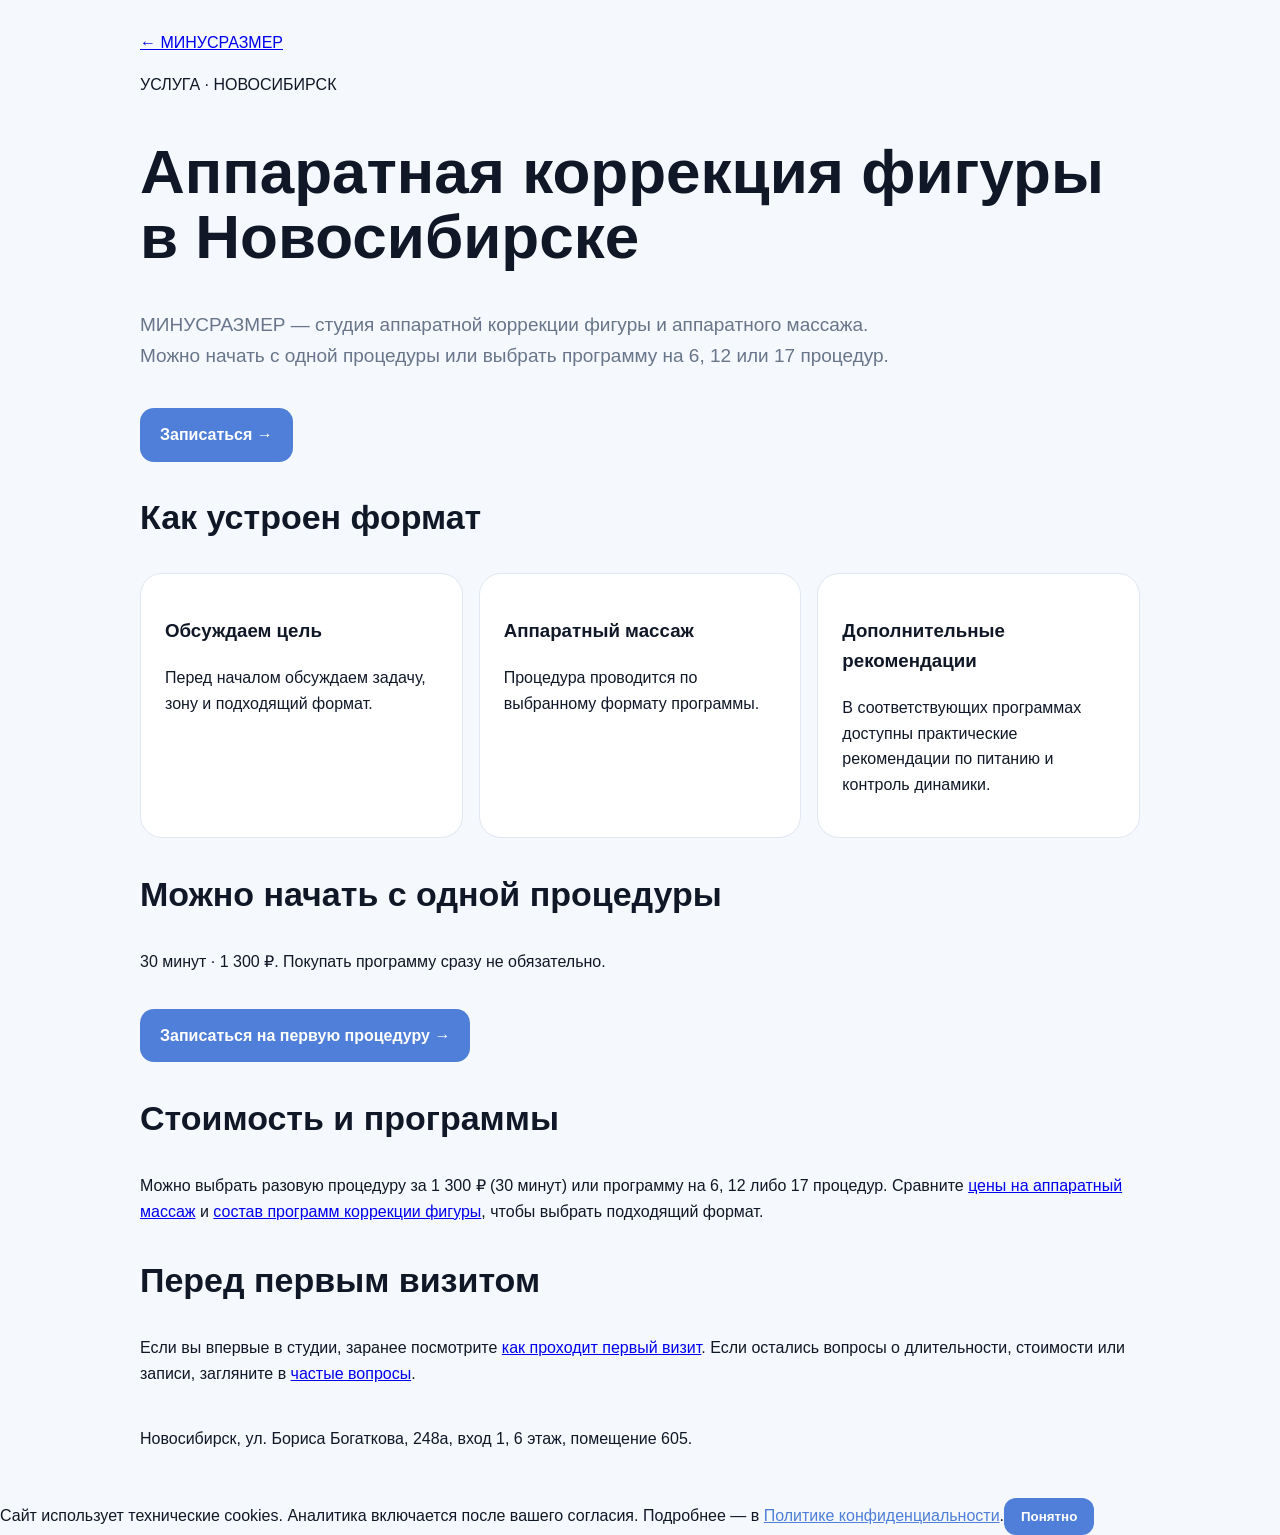
==== apparatnaya-korrekciya-figury.html @ 6e8ed57e "SEO: expand useful page content and internal links" ====
<!doctype html><html lang="ru"><head><meta charset="utf-8"><meta name="viewport" content="width=device-width,initial-scale=1"><meta name="robots" content="index,follow"><link rel="canonical" href="https://xn--80akfctdeyeev.xn--p1ai/apparatnaya-korrekciya-figury.html"><title>Аппаратная коррекция фигуры в Новосибирске — МИНУСРАЗМЕР</title><meta name="description" content="Аппаратная коррекция фигуры в Новосибирске: аппаратный массаж, разовая процедура 30 минут и программы на 6, 12 и 17 процедур."><style>body{margin:0;background:#f5f8fd;color:#101827;font-family:Arial,sans-serif;line-height:1.6}.w{max-width:1000px;margin:auto;padding:30px 20px}h1{font-size:clamp(38px,6vw,62px);line-height:1.05}h2{font-size:34px}.lead{font-size:19px;color:#68758a;max-width:760px}.grid{display:grid;grid-template-columns:repeat(3,1fr);gap:16px}.card{background:#fff;border:1px solid #e1e7f0;border-radius:22px;padding:24px}.btn{display:inline-block;margin-top:18px;padding:14px 20px;background:#4f7fd8;color:#fff;text-decoration:none;border-radius:14px;font-weight:700}@media(max-width:700px){.grid{grid-template-columns:1fr}}</style>
<script type="application/ld+json">
{
  "@context": "https://schema.org",
  "@type": "Service",
  "name": "Аппаратная коррекция фигуры",
  "serviceType": "Аппаратная коррекция фигуры",
  "description": "Аппаратная коррекция фигуры в студии МИНУСРАЗМЕР в Новосибирске. Информация об услуге и записи на сайте.",
  "url": "https://xn--80akfctdeyeev.xn--p1ai/apparatnaya-korrekciya-figury.html",
  "provider": {
    "@type": "BeautySalon",
    "name": "МИНУСРАЗМЕР",
    "url": "https://xn--80akfctdeyeev.xn--p1ai/",
    "telephone": "+7 923 742-15-57",
    "address": {
      "@type": "PostalAddress",
      "streetAddress": "ул. Бориса Богаткова, 248а, вход 1, 6 этаж, помещение 605",
      "addressLocality": "Новосибирск",
      "addressCountry": "RU"
    }
  },
  "areaServed": {
    "@type": "City",
    "name": "Новосибирск"
  }
}
</script>
<script type="application/ld+json">
{
  "@context": "https://schema.org",
  "@type": "BreadcrumbList",
  "itemListElement": [
    {
      "@type": "ListItem",
      "position": 1,
      "name": "Главная",
      "item": "https://xn--80akfctdeyeev.xn--p1ai/"
    },
    {
      "@type": "ListItem",
      "position": 2,
      "name": "Аппаратная коррекция фигуры в Новосибирске",
      "item": "https://xn--80akfctdeyeev.xn--p1ai/apparatnaya-korrekciya-figury.html"
    }
  ]
}
</script>
</head><body><main class="w"><a href="/">← МИНУСРАЗМЕР</a><p>УСЛУГА · НОВОСИБИРСК</p><h1>Аппаратная коррекция фигуры в Новосибирске</h1><p class="lead">МИНУСРАЗМЕР — студия аппаратной коррекции фигуры и аппаратного массажа. Можно начать с одной процедуры или выбрать программу на 6, 12 или 17 процедур.</p><a class="btn" href="https://dikidi.ru/#widget=214517">Записаться →</a><h2>Как устроен формат</h2><div class="grid"><div class="card"><h3>Обсуждаем цель</h3><p>Перед началом обсуждаем задачу, зону и подходящий формат.</p></div><div class="card"><h3>Аппаратный массаж</h3><p>Процедура проводится по выбранному формату программы.</p></div><div class="card"><h3>Дополнительные рекомендации</h3><p>В соответствующих программах доступны практические рекомендации по питанию и контроль динамики.</p></div></div><h2>Можно начать с одной процедуры</h2><p>30 минут · 1 300 ₽. Покупать программу сразу не обязательно.</p><a class="btn" href="https://dikidi.ru/#widget=214517">Записаться на первую процедуру →</a><section><h2>Стоимость и программы</h2><p>Можно выбрать разовую процедуру за 1 300 ₽ (30 минут) или программу на 6, 12 либо 17 процедур. Сравните <a href="/ceny.html">цены на аппаратный массаж</a> и <a href="/programmy.html">состав программ коррекции фигуры</a>, чтобы выбрать подходящий формат.</p><h2>Перед первым визитом</h2><p>Если вы впервые в студии, заранее посмотрите <a href="/pervyy-vizit.html">как проходит первый визит</a>. Если остались вопросы о длительности, стоимости или записи, загляните в <a href="/faq.html">частые вопросы</a>.</p></section><p style="margin-top:40px">Новосибирск, ул. Бориса Богаткова, 248а, вход 1, 6 этаж, помещение 605.</p></main><script src="/analytics.js" defer></script></body></html>
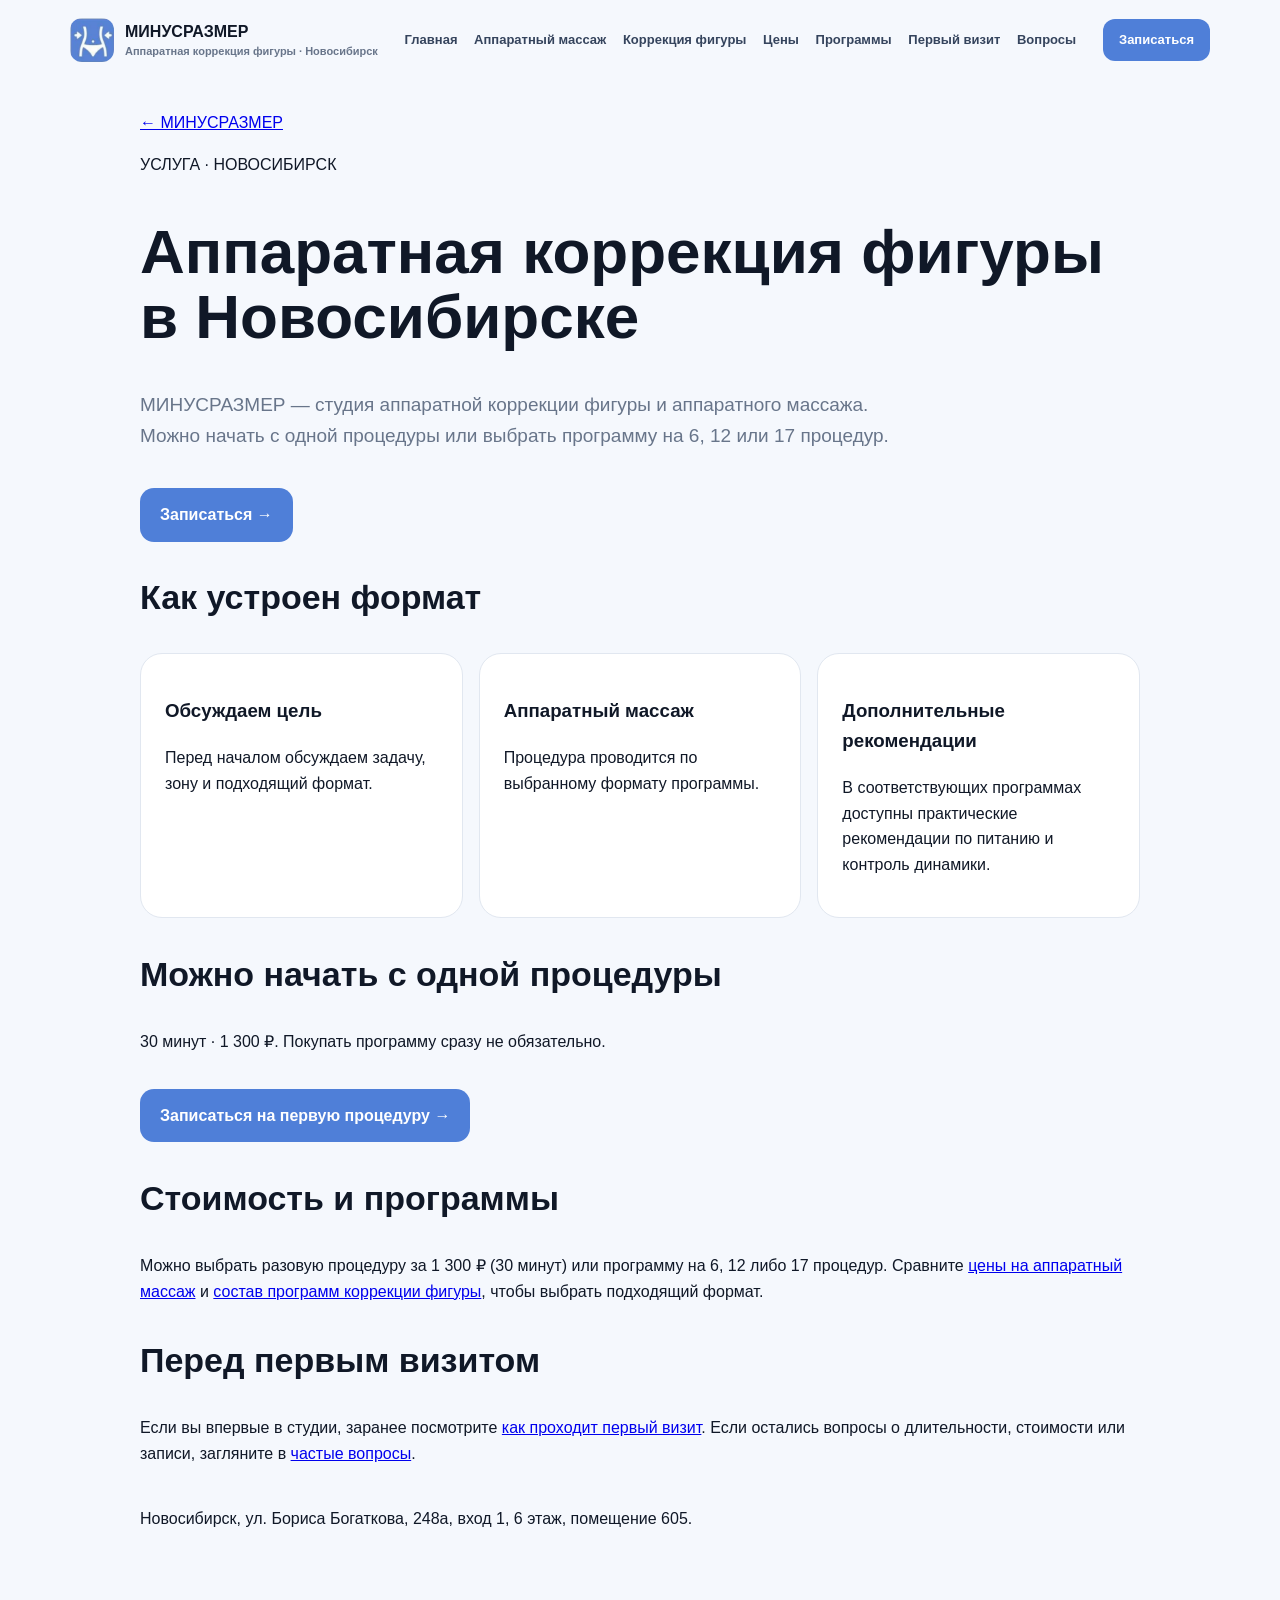
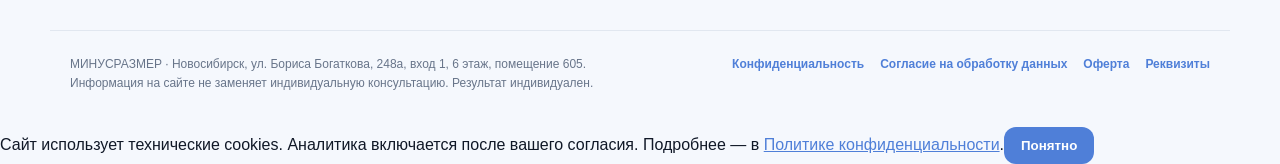
==== commit 622cc993: "SEO: align apparatnaya-korrekciya-figury.html with approved site fixes" ====
--- a/apparatnaya-korrekciya-figury.html
+++ b/apparatnaya-korrekciya-figury.html
@@ -45,4 +45,4 @@
   ]
 }
 </script>
-</head><body><main class="w"><a href="/">← МИНУСРАЗМЕР</a><p>УСЛУГА · НОВОСИБИРСК</p><h1>Аппаратная коррекция фигуры в Новосибирске</h1><p class="lead">МИНУСРАЗМЕР — студия аппаратной коррекции фигуры и аппаратного массажа. Можно начать с одной процедуры или выбрать программу на 6, 12 или 17 процедур.</p><a class="btn" href="https://dikidi.ru/#widget=214517">Записаться →</a><h2>Как устроен формат</h2><div class="grid"><div class="card"><h3>Обсуждаем цель</h3><p>Перед началом обсуждаем задачу, зону и подходящий формат.</p></div><div class="card"><h3>Аппаратный массаж</h3><p>Процедура проводится по выбранному формату программы.</p></div><div class="card"><h3>Дополнительные рекомендации</h3><p>В соответствующих программах доступны практические рекомендации по питанию и контроль динамики.</p></div></div><h2>Можно начать с одной процедуры</h2><p>30 минут · 1 300 ₽. Покупать программу сразу не обязательно.</p><a class="btn" href="https://dikidi.ru/#widget=214517">Записаться на первую процедуру →</a><section><h2>Стоимость и программы</h2><p>Можно выбрать разовую процедуру за 1 300 ₽ (30 минут) или программу на 6, 12 либо 17 процедур. Сравните <a href="/ceny.html">цены на аппаратный массаж</a> и <a href="/programmy.html">состав программ коррекции фигуры</a>, чтобы выбрать подходящий формат.</p><h2>Перед первым визитом</h2><p>Если вы впервые в студии, заранее посмотрите <a href="/pervyy-vizit.html">как проходит первый визит</a>. Если остались вопросы о длительности, стоимости или записи, загляните в <a href="/faq.html">частые вопросы</a>.</p></section><p style="margin-top:40px">Новосибирск, ул. Бориса Богаткова, 248а, вход 1, 6 этаж, помещение 605.</p></main><script src="/analytics.js" defer></script></body></html>+<link rel="stylesheet" href="/assets/page-shell.css"></head><body><header class="site-header"><a class="site-brand" href="/"><img src="/logo.png" alt="" width="44" height="44" decoding="async"><span>МИНУСРАЗМЕР<small>Аппаратная коррекция фигуры · Новосибирск</small></span></a><nav class="site-nav" aria-label="Основная навигация"><a href="/">Главная</a><a href="/apparatnyy-massazh.html">Аппаратный массаж</a><a href="/apparatnaya-korrekciya-figury.html">Коррекция фигуры</a><a href="/ceny.html">Цены</a><a href="/programmy.html">Программы</a><a href="/pervyy-vizit.html">Первый визит</a><a href="/faq.html">Вопросы</a></nav><a class="site-book" href="https://dikidi.ru/#widget=214517" data-track="booking_dikidi">Записаться</a></header><main class="w"><a href="/">← МИНУСРАЗМЕР</a><p>УСЛУГА · НОВОСИБИРСК</p><h1>Аппаратная коррекция фигуры в Новосибирске</h1><p class="lead">МИНУСРАЗМЕР — студия аппаратной коррекции фигуры и аппаратного массажа. Можно начать с одной процедуры или выбрать программу на 6, 12 или 17 процедур.</p><a class="btn" href="https://dikidi.ru/#widget=214517">Записаться →</a><h2>Как устроен формат</h2><div class="grid"><div class="card"><h3>Обсуждаем цель</h3><p>Перед началом обсуждаем задачу, зону и подходящий формат.</p></div><div class="card"><h3>Аппаратный массаж</h3><p>Процедура проводится по выбранному формату программы.</p></div><div class="card"><h3>Дополнительные рекомендации</h3><p>В соответствующих программах доступны практические рекомендации по питанию и контроль динамики.</p></div></div><h2>Можно начать с одной процедуры</h2><p>30 минут · 1 300 ₽. Покупать программу сразу не обязательно.</p><a class="btn" href="https://dikidi.ru/#widget=214517">Записаться на первую процедуру →</a><section><h2>Стоимость и программы</h2><p>Можно выбрать разовую процедуру за 1 300 ₽ (30 минут) или программу на 6, 12 либо 17 процедур. Сравните <a href="/ceny.html">цены на аппаратный массаж</a> и <a href="/programmy.html">состав программ коррекции фигуры</a>, чтобы выбрать подходящий формат.</p><h2>Перед первым визитом</h2><p>Если вы впервые в студии, заранее посмотрите <a href="/pervyy-vizit.html">как проходит первый визит</a>. Если остались вопросы о длительности, стоимости или записи, загляните в <a href="/faq.html">частые вопросы</a>.</p></section><p style="margin-top:40px">Новосибирск, ул. Бориса Богаткова, 248а, вход 1, 6 этаж, помещение 605.</p></main><footer class="site-footer"><p>МИНУСРАЗМЕР · Новосибирск, ул. Бориса Богаткова, 248а, вход 1, 6 этаж, помещение 605.<br>Информация на сайте не заменяет индивидуальную консультацию. Результат индивидуален.</p><nav aria-label="Юридическая информация"><a href="/privacy.html">Конфиденциальность</a><a href="/consent.html">Согласие на обработку данных</a><a href="/offer.html">Оферта</a><a href="/requisites.html">Реквизиты</a></nav></footer><script src="/analytics.js" defer></script></body></html>
--- a/assets/page-shell.css
+++ b/assets/page-shell.css
@@ -0,0 +1,19 @@
+/* Shared shell for public inner pages. Keep pricing/content in page files. */
+:root{--page-ink:#101827;--page-muted:#68758a;--page-blue:#4f7fd8;--page-line:#e1e7f0}
+body{font-family:Manrope,Arial,sans-serif;color:var(--page-ink);background:#f5f8fd}
+.site-header{box-sizing:border-box;max-width:1180px;margin:0 auto;padding:18px 20px;display:flex;align-items:center;justify-content:space-between;gap:18px}
+.site-brand{display:flex;align-items:center;gap:11px;min-width:210px;color:var(--page-ink);text-decoration:none;font-weight:800;line-height:1.2}
+.site-brand img{width:44px;height:44px;object-fit:contain;border-radius:12px}
+.site-brand small{display:block;margin-top:4px;color:var(--page-muted);font-size:11px;font-weight:600}
+.site-nav{display:flex;align-items:center;justify-content:center;gap:clamp(8px,1.3vw,18px);flex-wrap:wrap}
+.site-nav a{color:#35445d;text-decoration:none;font-size:13px;font-weight:700}
+.site-nav a:hover,.site-nav a:focus-visible{color:var(--page-blue)}
+.site-book{flex-shrink:0;display:inline-flex;align-items:center;justify-content:center;min-height:42px;padding:0 16px;border-radius:12px;background:var(--page-blue);color:#fff;text-decoration:none;font-size:13px;font-weight:800}
+.site-book:hover,.site-book:focus-visible{background:#386bc9}
+.site-footer{box-sizing:border-box;max-width:1180px;margin:52px auto 0;padding:24px 20px 34px;border-top:1px solid var(--page-line);display:flex;align-items:flex-start;justify-content:space-between;gap:20px;color:var(--page-muted);font-size:12px}
+.site-footer p{margin:0;max-width:560px}
+.site-footer nav{display:flex;flex-wrap:wrap;gap:10px 16px}
+.site-footer a{color:#4f7fd8;text-decoration:none;font-weight:700}
+.site-footer a:hover,.site-footer a:focus-visible{text-decoration:underline}
+@media(max-width:900px){.site-header{flex-wrap:wrap}.site-nav{order:3;width:100%;justify-content:flex-start;gap:10px 16px}.site-book{margin-left:auto}}
+@media(max-width:600px){.site-header{padding:14px;gap:12px}.site-brand{min-width:0;flex:1}.site-brand small{font-size:10px}.site-nav{display:flex;flex-wrap:nowrap;overflow-x:auto;padding:2px 0 7px;white-space:nowrap;scrollbar-width:thin}.site-nav a{flex-shrink:0}.site-book{min-height:40px;padding:0 12px}.site-footer{padding:20px 14px 32px;flex-direction:column;gap:14px}.site-footer nav{gap:10px 14px}}
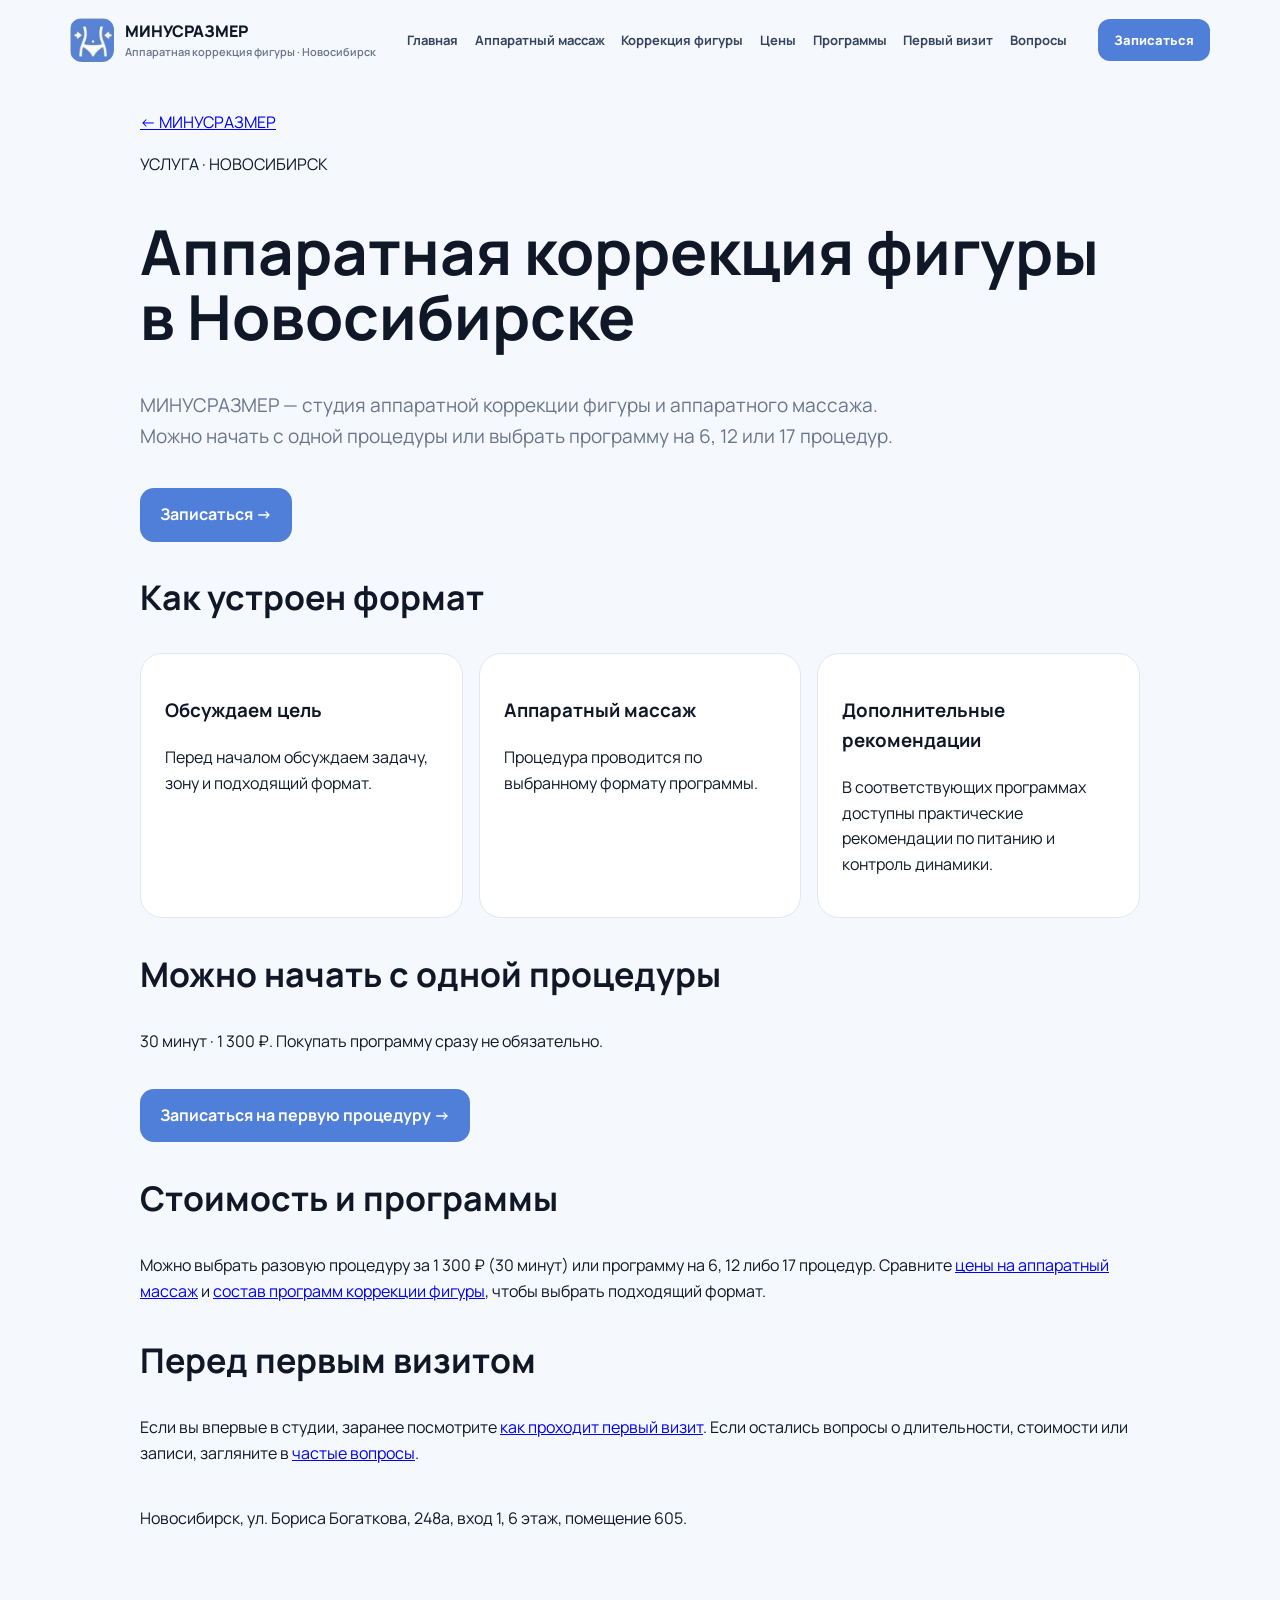
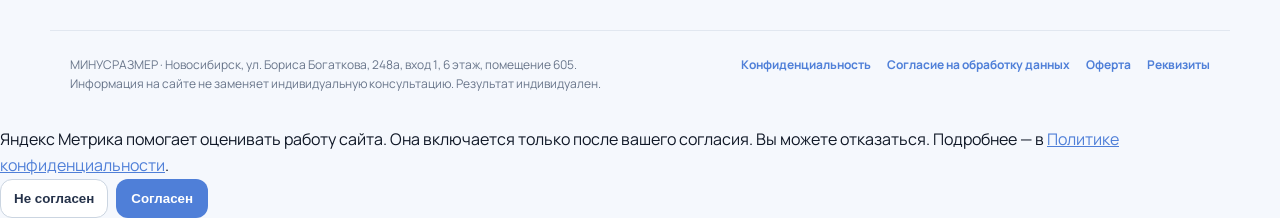
==== commit ad5d5d57: "Use shared typography on apparatnaya-korrekciya-figury.html" ====
--- a/apparatnaya-korrekciya-figury.html
+++ b/apparatnaya-korrekciya-figury.html
@@ -45,4 +45,4 @@
   ]
 }
 </script>
-<link rel="stylesheet" href="/assets/page-shell.css"></head><body><header class="site-header"><a class="site-brand" href="/"><img src="/logo.png" alt="" width="44" height="44" decoding="async"><span>МИНУСРАЗМЕР<small>Аппаратная коррекция фигуры · Новосибирск</small></span></a><nav class="site-nav" aria-label="Основная навигация"><a href="/">Главная</a><a href="/apparatnyy-massazh.html">Аппаратный массаж</a><a href="/apparatnaya-korrekciya-figury.html">Коррекция фигуры</a><a href="/ceny.html">Цены</a><a href="/programmy.html">Программы</a><a href="/pervyy-vizit.html">Первый визит</a><a href="/faq.html">Вопросы</a></nav><a class="site-book" href="https://dikidi.ru/#widget=214517" data-track="booking_dikidi">Записаться</a></header><main class="w"><a href="/">← МИНУСРАЗМЕР</a><p>УСЛУГА · НОВОСИБИРСК</p><h1>Аппаратная коррекция фигуры в Новосибирске</h1><p class="lead">МИНУСРАЗМЕР — студия аппаратной коррекции фигуры и аппаратного массажа. Можно начать с одной процедуры или выбрать программу на 6, 12 или 17 процедур.</p><a class="btn" href="https://dikidi.ru/#widget=214517">Записаться →</a><h2>Как устроен формат</h2><div class="grid"><div class="card"><h3>Обсуждаем цель</h3><p>Перед началом обсуждаем задачу, зону и подходящий формат.</p></div><div class="card"><h3>Аппаратный массаж</h3><p>Процедура проводится по выбранному формату программы.</p></div><div class="card"><h3>Дополнительные рекомендации</h3><p>В соответствующих программах доступны практические рекомендации по питанию и контроль динамики.</p></div></div><h2>Можно начать с одной процедуры</h2><p>30 минут · 1 300 ₽. Покупать программу сразу не обязательно.</p><a class="btn" href="https://dikidi.ru/#widget=214517">Записаться на первую процедуру →</a><section><h2>Стоимость и программы</h2><p>Можно выбрать разовую процедуру за 1 300 ₽ (30 минут) или программу на 6, 12 либо 17 процедур. Сравните <a href="/ceny.html">цены на аппаратный массаж</a> и <a href="/programmy.html">состав программ коррекции фигуры</a>, чтобы выбрать подходящий формат.</p><h2>Перед первым визитом</h2><p>Если вы впервые в студии, заранее посмотрите <a href="/pervyy-vizit.html">как проходит первый визит</a>. Если остались вопросы о длительности, стоимости или записи, загляните в <a href="/faq.html">частые вопросы</a>.</p></section><p style="margin-top:40px">Новосибирск, ул. Бориса Богаткова, 248а, вход 1, 6 этаж, помещение 605.</p></main><footer class="site-footer"><p>МИНУСРАЗМЕР · Новосибирск, ул. Бориса Богаткова, 248а, вход 1, 6 этаж, помещение 605.<br>Информация на сайте не заменяет индивидуальную консультацию. Результат индивидуален.</p><nav aria-label="Юридическая информация"><a href="/privacy.html">Конфиденциальность</a><a href="/consent.html">Согласие на обработку данных</a><a href="/offer.html">Оферта</a><a href="/requisites.html">Реквизиты</a></nav></footer><script src="/analytics.js" defer></script></body></html>+<link rel="preconnect" href="https://fonts.googleapis.com"><link rel="preconnect" href="https://fonts.gstatic.com" crossorigin><link href="https://fonts.googleapis.com/css2?family=Manrope:wght@400;500;600;700;800&display=swap" rel="stylesheet"><link rel="stylesheet" href="/assets/page-shell.css"></head><body><header class="site-header"><a class="site-brand" href="/"><img src="/logo.png" alt="" width="44" height="44" decoding="async"><span>МИНУСРАЗМЕР<small>Аппаратная коррекция фигуры · Новосибирск</small></span></a><nav class="site-nav" aria-label="Основная навигация"><a href="/">Главная</a><a href="/apparatnyy-massazh.html">Аппаратный массаж</a><a href="/apparatnaya-korrekciya-figury.html">Коррекция фигуры</a><a href="/ceny.html">Цены</a><a href="/programmy.html">Программы</a><a href="/pervyy-vizit.html">Первый визит</a><a href="/faq.html">Вопросы</a></nav><a class="site-book" href="https://dikidi.ru/#widget=214517" data-track="booking_dikidi">Записаться</a></header><main class="w"><a href="/">← МИНУСРАЗМЕР</a><p>УСЛУГА · НОВОСИБИРСК</p><h1>Аппаратная коррекция фигуры в Новосибирске</h1><p class="lead">МИНУСРАЗМЕР — студия аппаратной коррекции фигуры и аппаратного массажа. Можно начать с одной процедуры или выбрать программу на 6, 12 или 17 процедур.</p><a class="btn" href="https://dikidi.ru/#widget=214517">Записаться →</a><h2>Как устроен формат</h2><div class="grid"><div class="card"><h3>Обсуждаем цель</h3><p>Перед началом обсуждаем задачу, зону и подходящий формат.</p></div><div class="card"><h3>Аппаратный массаж</h3><p>Процедура проводится по выбранному формату программы.</p></div><div class="card"><h3>Дополнительные рекомендации</h3><p>В соответствующих программах доступны практические рекомендации по питанию и контроль динамики.</p></div></div><h2>Можно начать с одной процедуры</h2><p>30 минут · 1 300 ₽. Покупать программу сразу не обязательно.</p><a class="btn" href="https://dikidi.ru/#widget=214517">Записаться на первую процедуру →</a><section><h2>Стоимость и программы</h2><p>Можно выбрать разовую процедуру за 1 300 ₽ (30 минут) или программу на 6, 12 либо 17 процедур. Сравните <a href="/ceny.html">цены на аппаратный массаж</a> и <a href="/programmy.html">состав программ коррекции фигуры</a>, чтобы выбрать подходящий формат.</p><h2>Перед первым визитом</h2><p>Если вы впервые в студии, заранее посмотрите <a href="/pervyy-vizit.html">как проходит первый визит</a>. Если остались вопросы о длительности, стоимости или записи, загляните в <a href="/faq.html">частые вопросы</a>.</p></section><p style="margin-top:40px">Новосибирск, ул. Бориса Богаткова, 248а, вход 1, 6 этаж, помещение 605.</p></main><footer class="site-footer"><p>МИНУСРАЗМЕР · Новосибирск, ул. Бориса Богаткова, 248а, вход 1, 6 этаж, помещение 605.<br>Информация на сайте не заменяет индивидуальную консультацию. Результат индивидуален.</p><nav aria-label="Юридическая информация"><a href="/privacy.html">Конфиденциальность</a><a href="/consent.html">Согласие на обработку данных</a><a href="/offer.html">Оферта</a><a href="/requisites.html">Реквизиты</a></nav></footer><script src="/analytics.js" defer></script></body></html>
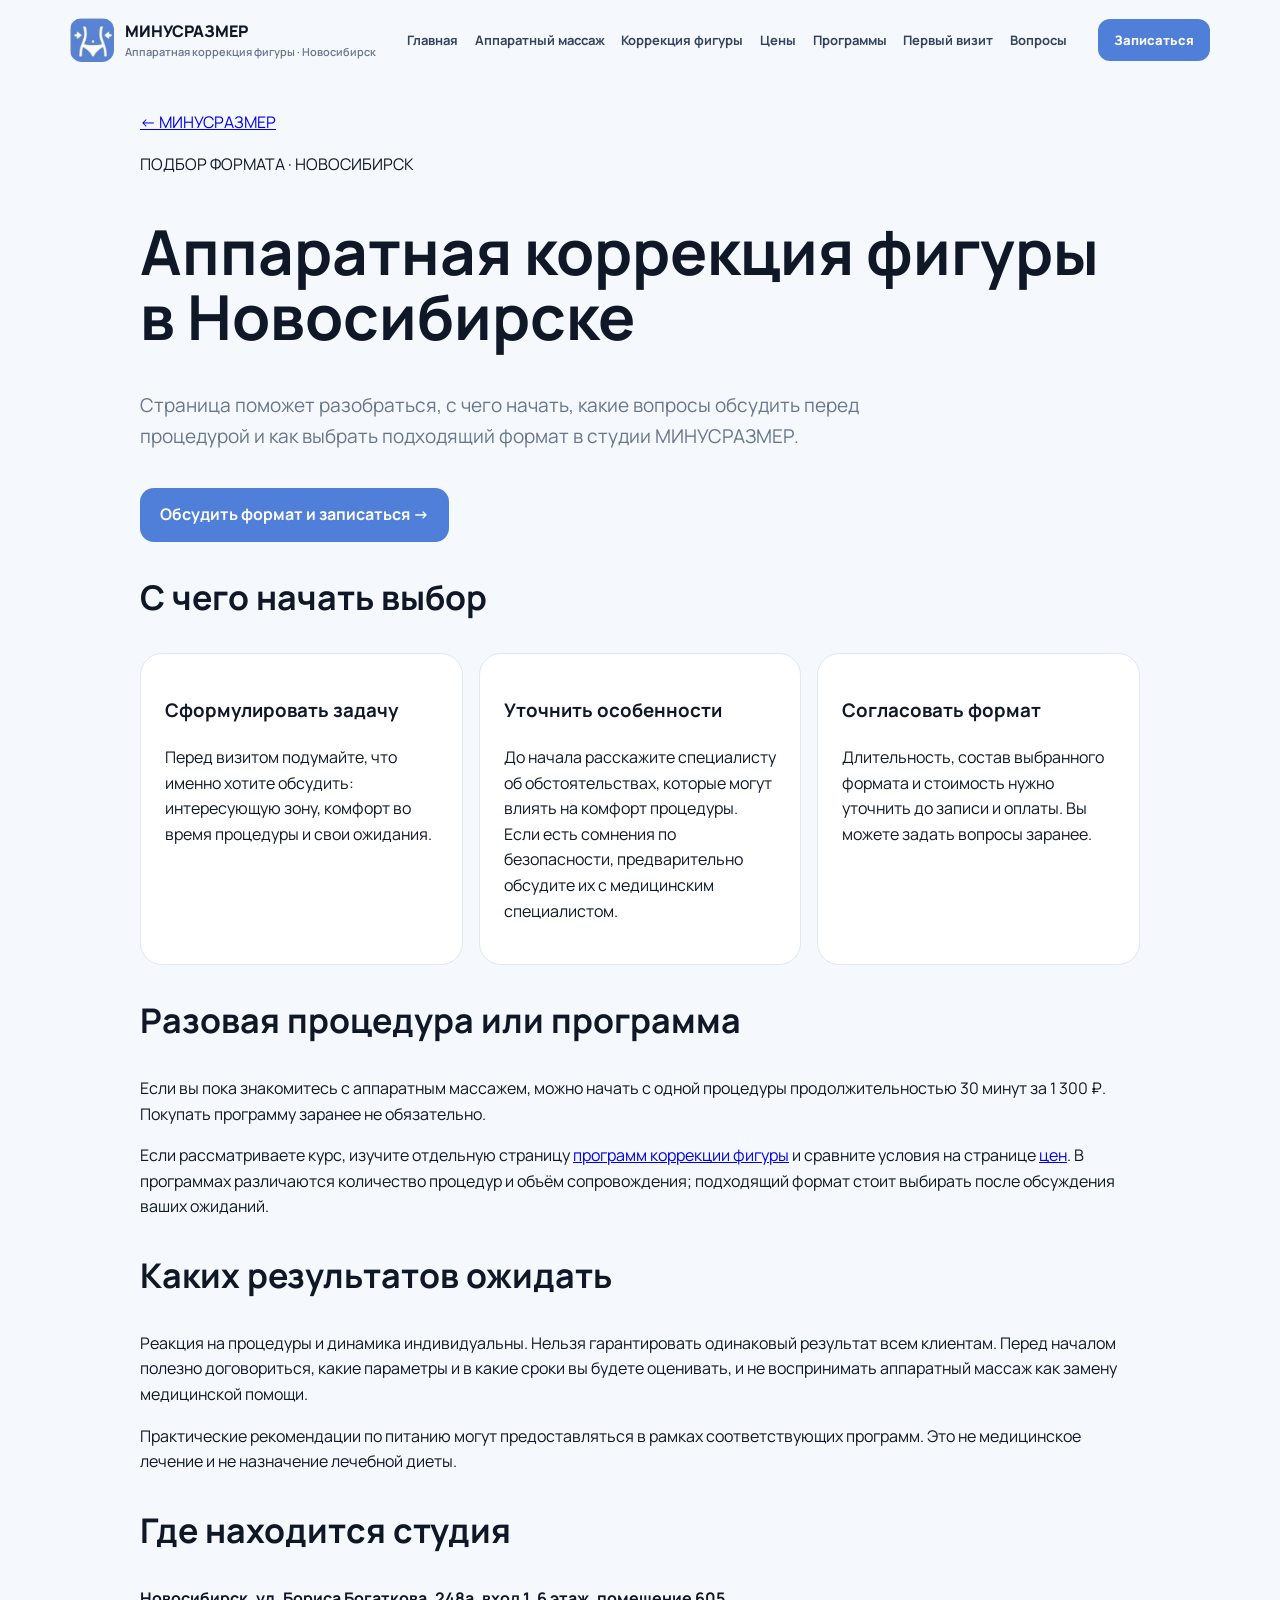
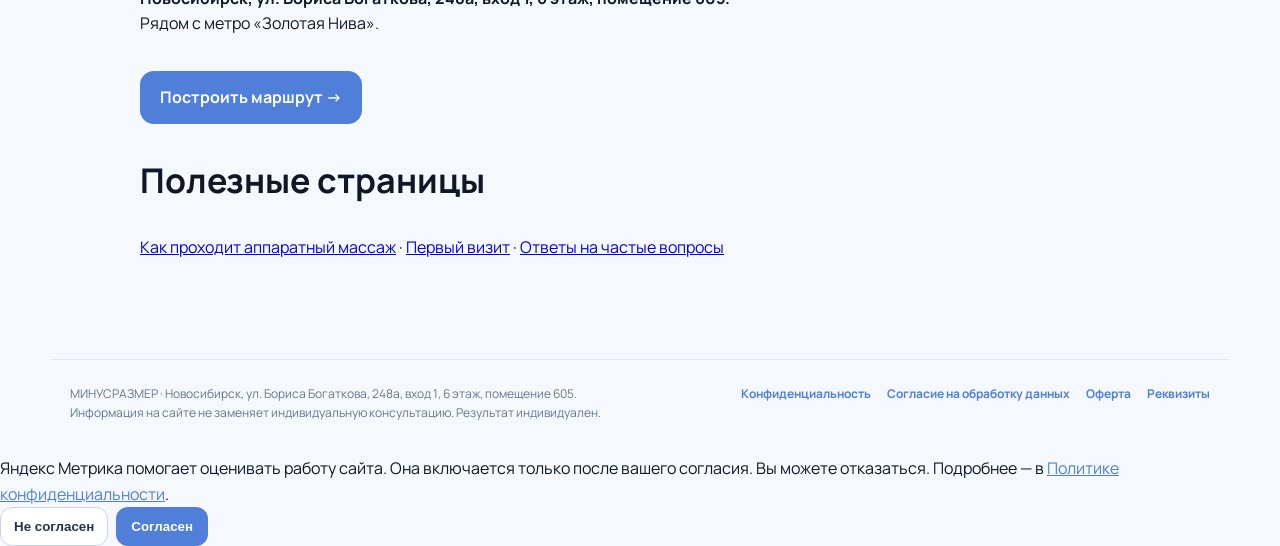
==== commit 17a2315e: "Differentiate figure-correction page from massage service page" ====
--- a/apparatnaya-korrekciya-figury.html
+++ b/apparatnaya-korrekciya-figury.html
@@ -45,4 +45,4 @@
   ]
 }
 </script>
-<link rel="preconnect" href="https://fonts.googleapis.com"><link rel="preconnect" href="https://fonts.gstatic.com" crossorigin><link href="https://fonts.googleapis.com/css2?family=Manrope:wght@400;500;600;700;800&display=swap" rel="stylesheet"><link rel="stylesheet" href="/assets/page-shell.css"></head><body><header class="site-header"><a class="site-brand" href="/"><img src="/logo.png" alt="" width="44" height="44" decoding="async"><span>МИНУСРАЗМЕР<small>Аппаратная коррекция фигуры · Новосибирск</small></span></a><nav class="site-nav" aria-label="Основная навигация"><a href="/">Главная</a><a href="/apparatnyy-massazh.html">Аппаратный массаж</a><a href="/apparatnaya-korrekciya-figury.html">Коррекция фигуры</a><a href="/ceny.html">Цены</a><a href="/programmy.html">Программы</a><a href="/pervyy-vizit.html">Первый визит</a><a href="/faq.html">Вопросы</a></nav><a class="site-book" href="https://dikidi.ru/#widget=214517" data-track="booking_dikidi">Записаться</a></header><main class="w"><a href="/">← МИНУСРАЗМЕР</a><p>УСЛУГА · НОВОСИБИРСК</p><h1>Аппаратная коррекция фигуры в Новосибирске</h1><p class="lead">МИНУСРАЗМЕР — студия аппаратной коррекции фигуры и аппаратного массажа. Можно начать с одной процедуры или выбрать программу на 6, 12 или 17 процедур.</p><a class="btn" href="https://dikidi.ru/#widget=214517">Записаться →</a><h2>Как устроен формат</h2><div class="grid"><div class="card"><h3>Обсуждаем цель</h3><p>Перед началом обсуждаем задачу, зону и подходящий формат.</p></div><div class="card"><h3>Аппаратный массаж</h3><p>Процедура проводится по выбранному формату программы.</p></div><div class="card"><h3>Дополнительные рекомендации</h3><p>В соответствующих программах доступны практические рекомендации по питанию и контроль динамики.</p></div></div><h2>Можно начать с одной процедуры</h2><p>30 минут · 1 300 ₽. Покупать программу сразу не обязательно.</p><a class="btn" href="https://dikidi.ru/#widget=214517">Записаться на первую процедуру →</a><section><h2>Стоимость и программы</h2><p>Можно выбрать разовую процедуру за 1 300 ₽ (30 минут) или программу на 6, 12 либо 17 процедур. Сравните <a href="/ceny.html">цены на аппаратный массаж</a> и <a href="/programmy.html">состав программ коррекции фигуры</a>, чтобы выбрать подходящий формат.</p><h2>Перед первым визитом</h2><p>Если вы впервые в студии, заранее посмотрите <a href="/pervyy-vizit.html">как проходит первый визит</a>. Если остались вопросы о длительности, стоимости или записи, загляните в <a href="/faq.html">частые вопросы</a>.</p></section><p style="margin-top:40px">Новосибирск, ул. Бориса Богаткова, 248а, вход 1, 6 этаж, помещение 605.</p></main><footer class="site-footer"><p>МИНУСРАЗМЕР · Новосибирск, ул. Бориса Богаткова, 248а, вход 1, 6 этаж, помещение 605.<br>Информация на сайте не заменяет индивидуальную консультацию. Результат индивидуален.</p><nav aria-label="Юридическая информация"><a href="/privacy.html">Конфиденциальность</a><a href="/consent.html">Согласие на обработку данных</a><a href="/offer.html">Оферта</a><a href="/requisites.html">Реквизиты</a></nav></footer><script src="/analytics.js" defer></script></body></html>+<link rel="preconnect" href="https://fonts.googleapis.com"><link rel="preconnect" href="https://fonts.gstatic.com" crossorigin><link href="https://fonts.googleapis.com/css2?family=Manrope:wght@400;500;600;700;800&display=swap" rel="stylesheet"><link rel="stylesheet" href="/assets/page-shell.css"></head><body><header class="site-header"><a class="site-brand" href="/"><img src="/logo.png" alt="" width="44" height="44" decoding="async"><span>МИНУСРАЗМЕР<small>Аппаратная коррекция фигуры · Новосибирск</small></span></a><nav class="site-nav" aria-label="Основная навигация"><a href="/">Главная</a><a href="/apparatnyy-massazh.html">Аппаратный массаж</a><a href="/apparatnaya-korrekciya-figury.html">Коррекция фигуры</a><a href="/ceny.html">Цены</a><a href="/programmy.html">Программы</a><a href="/pervyy-vizit.html">Первый визит</a><a href="/faq.html">Вопросы</a></nav><a class="site-book" href="https://dikidi.ru/#widget=214517" data-track="booking_dikidi">Записаться</a></header><main class="w"><a href="/">← МИНУСРАЗМЕР</a><p>ПОДБОР ФОРМАТА · НОВОСИБИРСК</p><h1>Аппаратная коррекция фигуры в Новосибирске</h1><p class="lead">Страница поможет разобраться, с чего начать, какие вопросы обсудить перед процедурой и как выбрать подходящий формат в студии МИНУСРАЗМЕР.</p><a class="btn" href="https://dikidi.ru/#widget=214517" data-track="booking_figure_correction">Обсудить формат и записаться →</a><section class="section"><h2>С чего начать выбор</h2><div class="grid"><div class="card"><h3>Сформулировать задачу</h3><p>Перед визитом подумайте, что именно хотите обсудить: интересующую зону, комфорт во время процедуры и свои ожидания.</p></div><div class="card"><h3>Уточнить особенности</h3><p>До начала расскажите специалисту об обстоятельствах, которые могут влиять на комфорт процедуры. Если есть сомнения по безопасности, предварительно обсудите их с медицинским специалистом.</p></div><div class="card"><h3>Согласовать формат</h3><p>Длительность, состав выбранного формата и стоимость нужно уточнить до записи и оплаты. Вы можете задать вопросы заранее.</p></div></div></section><section class="section"><h2>Разовая процедура или программа</h2><p>Если вы пока знакомитесь с аппаратным массажем, можно начать с одной процедуры продолжительностью 30 минут за 1 300 ₽. Покупать программу заранее не обязательно.</p><p>Если рассматриваете курс, изучите отдельную страницу <a href="/programmy.html">программ коррекции фигуры</a> и сравните условия на странице <a href="/ceny.html">цен</a>. В программах различаются количество процедур и объём сопровождения; подходящий формат стоит выбирать после обсуждения ваших ожиданий.</p></section><section class="section"><h2>Каких результатов ожидать</h2><p>Реакция на процедуры и динамика индивидуальны. Нельзя гарантировать одинаковый результат всем клиентам. Перед началом полезно договориться, какие параметры и в какие сроки вы будете оценивать, и не воспринимать аппаратный массаж как замену медицинской помощи.</p><p>Практические рекомендации по питанию могут предоставляться в рамках соответствующих программ. Это не медицинское лечение и не назначение лечебной диеты.</p></section><section class="section"><h2>Где находится студия</h2><p><strong>Новосибирск, ул. Бориса Богаткова, 248а, вход 1, 6 этаж, помещение 605.</strong><br>Рядом с метро «Золотая Нива».</p><p><a class="btn" href="https://yandex.ru/maps/?rtext=~55.037088,82.978411&rtt=auto">Построить маршрут →</a></p></section><section class="section"><h2>Полезные страницы</h2><p><a href="/apparatnyy-massazh.html">Как проходит аппаратный массаж</a> · <a href="/pervyy-vizit.html">Первый визит</a> · <a href="/faq.html">Ответы на частые вопросы</a></p></section></main><footer class="site-footer"><p>МИНУСРАЗМЕР · Новосибирск, ул. Бориса Богаткова, 248а, вход 1, 6 этаж, помещение 605.<br>Информация на сайте не заменяет индивидуальную консультацию. Результат индивидуален.</p><nav aria-label="Юридическая информация"><a href="/privacy.html">Конфиденциальность</a><a href="/consent.html">Согласие на обработку данных</a><a href="/offer.html">Оферта</a><a href="/requisites.html">Реквизиты</a></nav></footer><script src="/analytics.js" defer></script></body></html>
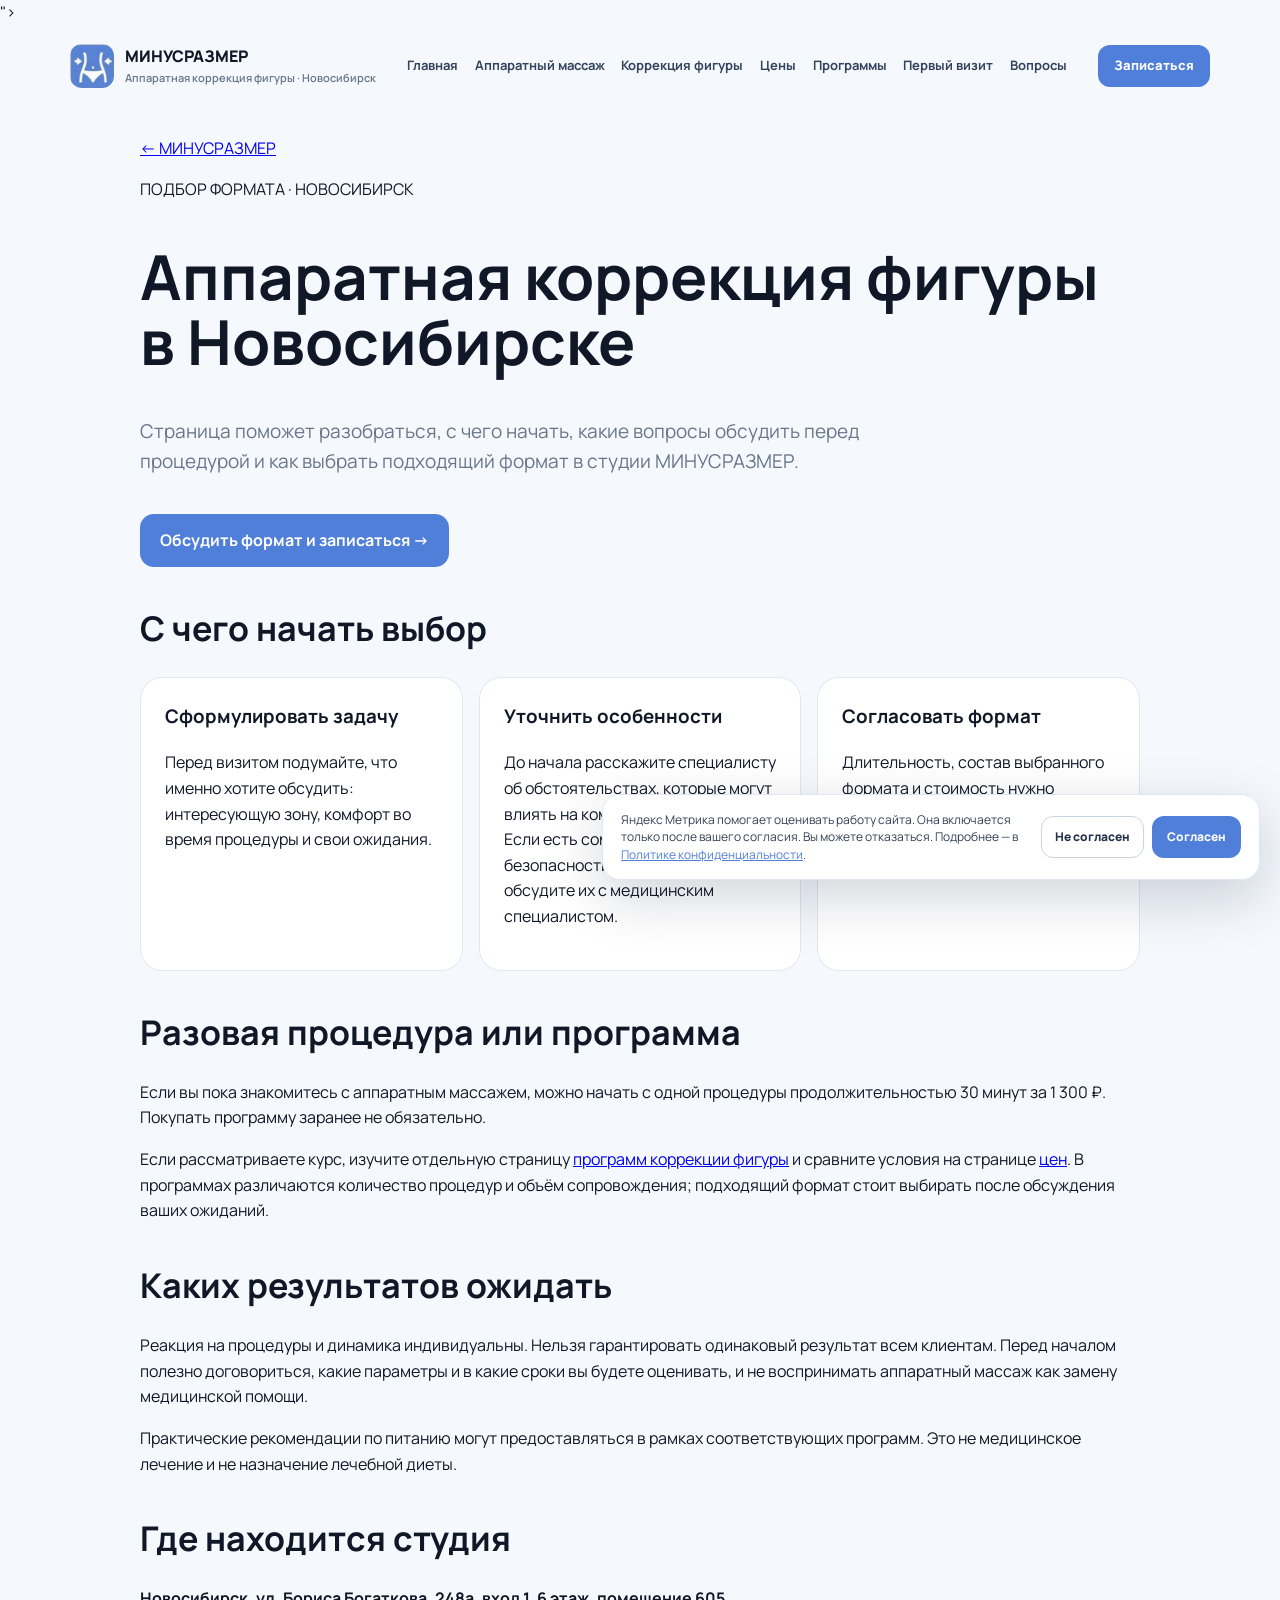
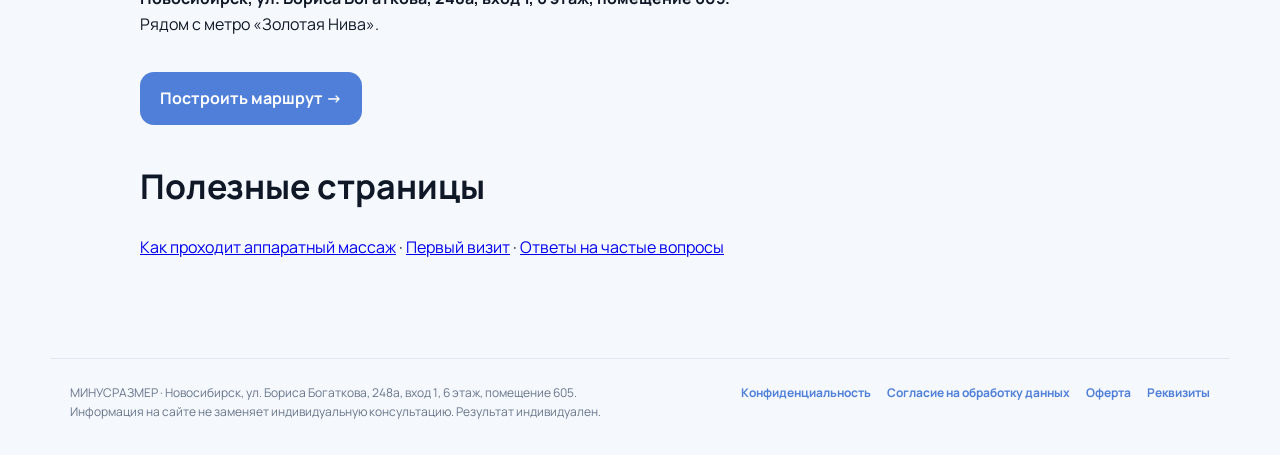
==== commit cd443428: "Add complete social metadata and linked service schema" ====
--- a/apparatnaya-korrekciya-figury.html
+++ b/apparatnaya-korrekciya-figury.html
@@ -1,4 +1,20 @@
-<!doctype html><html lang="ru"><head><meta charset="utf-8"><meta name="viewport" content="width=device-width,initial-scale=1"><meta name="robots" content="index,follow"><link rel="canonical" href="https://xn--80akfctdeyeev.xn--p1ai/apparatnaya-korrekciya-figury.html"><title>Аппаратная коррекция фигуры в Новосибирске — МИНУСРАЗМЕР</title><meta name="description" content="Аппаратная коррекция фигуры в Новосибирске: аппаратный массаж, разовая процедура 30 минут и программы на 6, 12 и 17 процедур."><style>body{margin:0;background:#f5f8fd;color:#101827;font-family:Arial,sans-serif;line-height:1.6}.w{max-width:1000px;margin:auto;padding:30px 20px}h1{font-size:clamp(38px,6vw,62px);line-height:1.05}h2{font-size:34px}.lead{font-size:19px;color:#68758a;max-width:760px}.grid{display:grid;grid-template-columns:repeat(3,1fr);gap:16px}.card{background:#fff;border:1px solid #e1e7f0;border-radius:22px;padding:24px}.btn{display:inline-block;margin-top:18px;padding:14px 20px;background:#4f7fd8;color:#fff;text-decoration:none;border-radius:14px;font-weight:700}@media(max-width:700px){.grid{grid-template-columns:1fr}}</style>
+<!doctype html><html lang="ru"><head><meta charset="utf-8"><meta name="viewport" content="width=device-width,initial-scale=1"><meta name="robots" content="index,follow"><link rel="canonical" href="https://xn--80akfctdeyeev.xn--p1ai/apparatnaya-korrekciya-figury.html
+<meta name="theme-color" content="#4f7fd8">
+<link rel="icon" href="/favicon.ico" sizes="any">
+<link rel="icon" type="image/png" sizes="32x32" href="/favicon-32x32.png">
+<link rel="apple-touch-icon" href="/apple-touch-icon.png">
+<link rel="manifest" href="/site.webmanifest">
+<meta property="og:type" content="website">
+<meta property="og:locale" content="ru_RU">
+<meta property="og:site_name" content="МИНУСРАЗМЕР">
+<meta property="og:title" content="Аппаратная коррекция фигуры в Новосибирске — МИНУСРАЗМЕР">
+<meta property="og:description" content="Аппаратная коррекция фигуры в Новосибирске: аппаратный массаж, разовая процедура 30 минут и программы на 6, 12 и 17 процедур.">
+<meta property="og:url" content="https://xn--80akfctdeyeev.xn--p1ai/apparatnaya-korrekciya-figury.html">
+<meta property="og:image" content="https://xn--80akfctdeyeev.xn--p1ai/assets/hero-visual.png">
+<meta name="twitter:card" content="summary_large_image">
+<meta name="twitter:title" content="Аппаратная коррекция фигуры в Новосибирске — МИНУСРАЗМЕР">
+<meta name="twitter:description" content="Аппаратная коррекция фигуры в Новосибирске: аппаратный массаж, разовая процедура 30 минут и программы на 6, 12 и 17 процедур.">
+<meta name="twitter:image" content="https://xn--80akfctdeyeev.xn--p1ai/assets/hero-visual.png">"><title>Аппаратная коррекция фигуры в Новосибирске — МИНУСРАЗМЕР</title><meta name="description" content="Аппаратная коррекция фигуры в Новосибирске: аппаратный массаж, разовая процедура 30 минут и программы на 6, 12 и 17 процедур."><style>body{margin:0;background:#f5f8fd;color:#101827;font-family:Arial,sans-serif;line-height:1.6}.w{max-width:1000px;margin:auto;padding:30px 20px}h1{font-size:clamp(38px,6vw,62px);line-height:1.05}h2{font-size:34px}.lead{font-size:19px;color:#68758a;max-width:760px}.grid{display:grid;grid-template-columns:repeat(3,1fr);gap:16px}.card{background:#fff;border:1px solid #e1e7f0;border-radius:22px;padding:24px}.btn{display:inline-block;margin-top:18px;padding:14px 20px;background:#4f7fd8;color:#fff;text-decoration:none;border-radius:14px;font-weight:700}@media(max-width:700px){.grid{grid-template-columns:1fr}}</style>
 <script type="application/ld+json">
 {
   "@context": "https://schema.org",
@@ -9,6 +25,7 @@
   "url": "https://xn--80akfctdeyeev.xn--p1ai/apparatnaya-korrekciya-figury.html",
   "provider": {
     "@type": "BeautySalon",
+      "@id": "https://xn--80akfctdeyeev.xn--p1ai/#business",
     "name": "МИНУСРАЗМЕР",
     "url": "https://xn--80akfctdeyeev.xn--p1ai/",
     "telephone": "+7 923 742-15-57",
@@ -22,6 +39,12 @@
   "areaServed": {
     "@type": "City",
     "name": "Новосибирск"
+  },
+  "offers": {
+    "@type": "Offer",
+    "price": "1300",
+    "priceCurrency": "RUB",
+    "url": "https://xn--80akfctdeyeev.xn--p1ai/ceny.html"
   }
 }
 </script>
--- a/assets/page-shell.css
+++ b/assets/page-shell.css
@@ -15,5 +15,12 @@
 .site-footer nav{display:flex;flex-wrap:wrap;gap:10px 16px}
 .site-footer a{color:#4f7fd8;text-decoration:none;font-weight:700}
 .site-footer a:hover,.site-footer a:focus-visible{text-decoration:underline}
+.section{margin-top:42px}
+.section h2{font-size:clamp(25px,3vw,34px);line-height:1.15}
+.card h3{margin-top:0}
+.cookie{position:fixed;z-index:9999;right:20px;bottom:20px;display:flex;align-items:center;gap:14px;max-width:min(620px,calc(100% - 40px));padding:16px 18px;background:#fff;border:1px solid #e1e7f0;border-radius:18px;box-shadow:0 18px 55px rgba(12,23,48,.18);font-size:12px;line-height:1.45;color:#344054}
+.cookie span{flex:1}
+.cookie button{font:inherit}
+.cookie-actions{display:flex;gap:8px;flex-shrink:0}
 @media(max-width:900px){.site-header{flex-wrap:wrap}.site-nav{order:3;width:100%;justify-content:flex-start;gap:10px 16px}.site-book{margin-left:auto}}
-@media(max-width:600px){.site-header{padding:14px;gap:12px}.site-brand{min-width:0;flex:1}.site-brand small{font-size:10px}.site-nav{display:flex;flex-wrap:nowrap;overflow-x:auto;padding:2px 0 7px;white-space:nowrap;scrollbar-width:thin}.site-nav a{flex-shrink:0}.site-book{min-height:40px;padding:0 12px}.site-footer{padding:20px 14px 32px;flex-direction:column;gap:14px}.site-footer nav{gap:10px 14px}}
+@media(max-width:600px){.cookie{left:10px;right:10px;bottom:10px;max-width:none;width:auto;padding:12px;flex-direction:column;align-items:stretch;gap:10px}.cookie span{font-size:12px}.cookie-actions{width:100%}.cookie-actions button{flex:1;white-space:normal!important}body:has(.mobile-bar) .cookie{bottom:72px}.site-header{padding:14px;gap:12px}.site-brand{min-width:0;flex:1}.site-brand small{font-size:10px}.site-nav{display:flex;flex-wrap:nowrap;overflow-x:auto;padding:2px 0 7px;white-space:nowrap;scrollbar-width:thin}.site-nav a{flex-shrink:0}.site-book{min-height:40px;padding:0 12px}.site-footer{padding:20px 14px 32px;flex-direction:column;gap:14px}.site-footer nav{gap:10px 14px}}
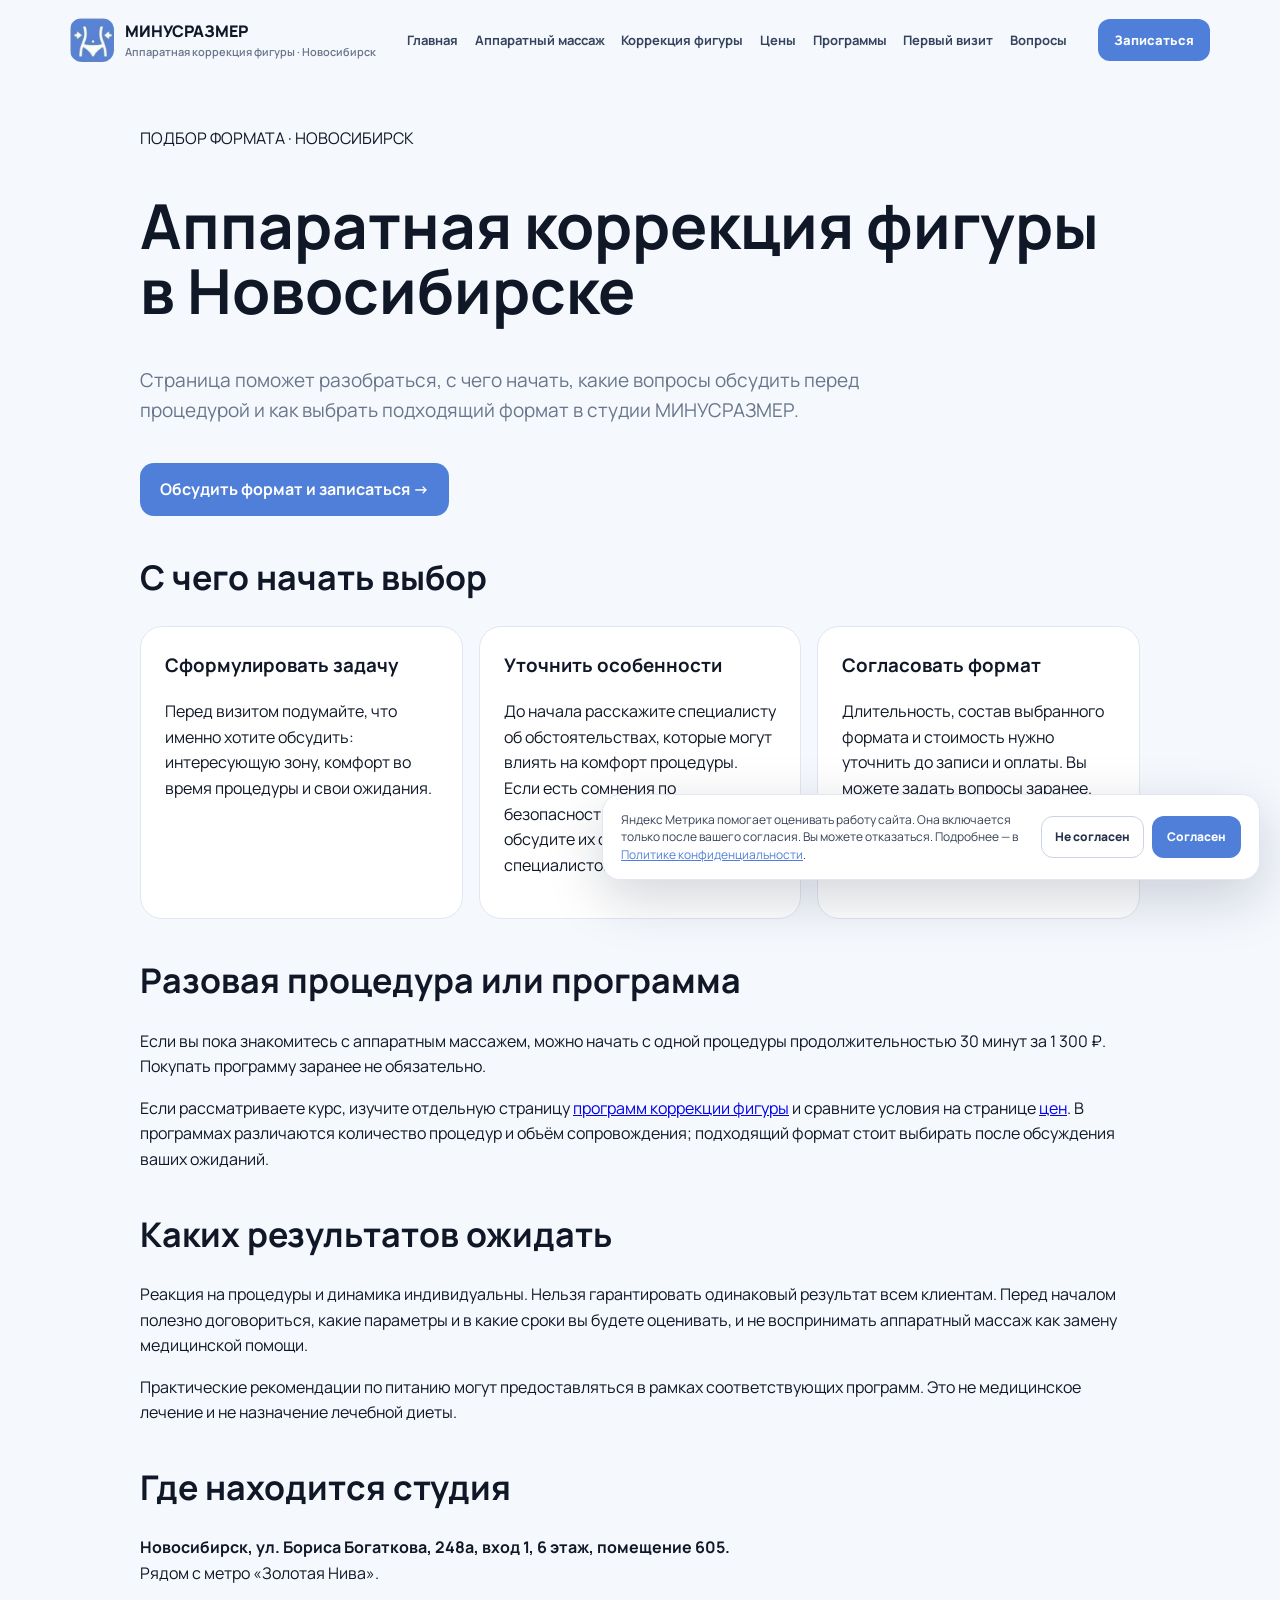
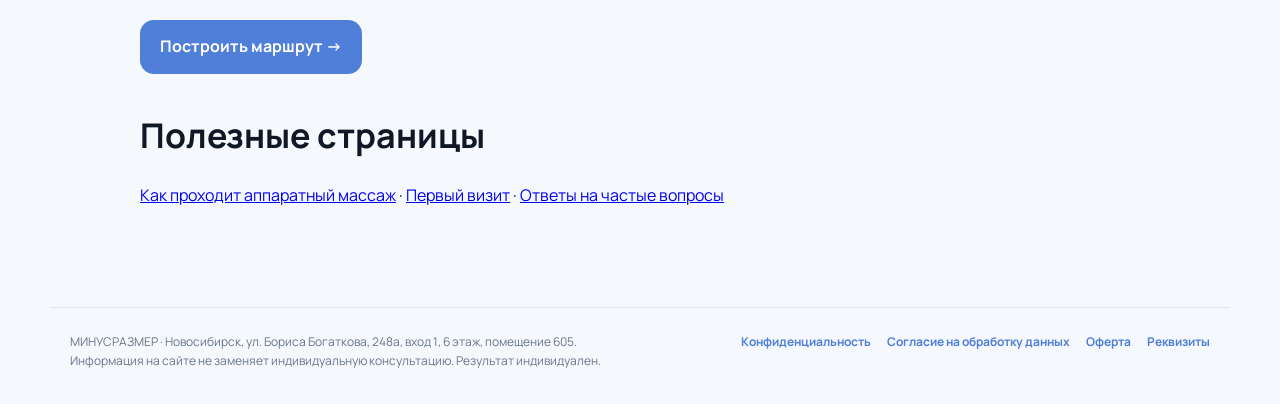
==== commit df60d49c: "Fix malformed metadata and duplicate page navigation" ====
--- a/apparatnaya-korrekciya-figury.html
+++ b/apparatnaya-korrekciya-figury.html
@@ -1,4 +1,4 @@
-<!doctype html><html lang="ru"><head><meta charset="utf-8"><meta name="viewport" content="width=device-width,initial-scale=1"><meta name="robots" content="index,follow"><link rel="canonical" href="https://xn--80akfctdeyeev.xn--p1ai/apparatnaya-korrekciya-figury.html
+<!doctype html><html lang="ru"><head><meta charset="utf-8"><meta name="viewport" content="width=device-width,initial-scale=1"><meta name="robots" content="index,follow"><link rel="canonical" href="https://xn--80akfctdeyeev.xn--p1ai/apparatnaya-korrekciya-figury.html">
 <meta name="theme-color" content="#4f7fd8">
 <link rel="icon" href="/favicon.ico" sizes="any">
 <link rel="icon" type="image/png" sizes="32x32" href="/favicon-32x32.png">
@@ -14,7 +14,8 @@
 <meta name="twitter:card" content="summary_large_image">
 <meta name="twitter:title" content="Аппаратная коррекция фигуры в Новосибирске — МИНУСРАЗМЕР">
 <meta name="twitter:description" content="Аппаратная коррекция фигуры в Новосибирске: аппаратный массаж, разовая процедура 30 минут и программы на 6, 12 и 17 процедур.">
-<meta name="twitter:image" content="https://xn--80akfctdeyeev.xn--p1ai/assets/hero-visual.png">"><title>Аппаратная коррекция фигуры в Новосибирске — МИНУСРАЗМЕР</title><meta name="description" content="Аппаратная коррекция фигуры в Новосибирске: аппаратный массаж, разовая процедура 30 минут и программы на 6, 12 и 17 процедур."><style>body{margin:0;background:#f5f8fd;color:#101827;font-family:Arial,sans-serif;line-height:1.6}.w{max-width:1000px;margin:auto;padding:30px 20px}h1{font-size:clamp(38px,6vw,62px);line-height:1.05}h2{font-size:34px}.lead{font-size:19px;color:#68758a;max-width:760px}.grid{display:grid;grid-template-columns:repeat(3,1fr);gap:16px}.card{background:#fff;border:1px solid #e1e7f0;border-radius:22px;padding:24px}.btn{display:inline-block;margin-top:18px;padding:14px 20px;background:#4f7fd8;color:#fff;text-decoration:none;border-radius:14px;font-weight:700}@media(max-width:700px){.grid{grid-template-columns:1fr}}</style>
+<meta name="twitter:image" content="https://xn--80akfctdeyeev.xn--p1ai/assets/hero-visual.png">
+<title>Аппаратная коррекция фигуры в Новосибирске — МИНУСРАЗМЕР</title><meta name="description" content="Аппаратная коррекция фигуры в Новосибирске: аппаратный массаж, разовая процедура 30 минут и программы на 6, 12 и 17 процедур."><style>body{margin:0;background:#f5f8fd;color:#101827;font-family:Arial,sans-serif;line-height:1.6}.w{max-width:1000px;margin:auto;padding:30px 20px}h1{font-size:clamp(38px,6vw,62px);line-height:1.05}h2{font-size:34px}.lead{font-size:19px;color:#68758a;max-width:760px}.grid{display:grid;grid-template-columns:repeat(3,1fr);gap:16px}.card{background:#fff;border:1px solid #e1e7f0;border-radius:22px;padding:24px}.btn{display:inline-block;margin-top:18px;padding:14px 20px;background:#4f7fd8;color:#fff;text-decoration:none;border-radius:14px;font-weight:700}@media(max-width:700px){.grid{grid-template-columns:1fr}}</style>
 <script type="application/ld+json">
 {
   "@context": "https://schema.org",
@@ -68,4 +69,4 @@
   ]
 }
 </script>
-<link rel="preconnect" href="https://fonts.googleapis.com"><link rel="preconnect" href="https://fonts.gstatic.com" crossorigin><link href="https://fonts.googleapis.com/css2?family=Manrope:wght@400;500;600;700;800&display=swap" rel="stylesheet"><link rel="stylesheet" href="/assets/page-shell.css"></head><body><header class="site-header"><a class="site-brand" href="/"><img src="/logo.png" alt="" width="44" height="44" decoding="async"><span>МИНУСРАЗМЕР<small>Аппаратная коррекция фигуры · Новосибирск</small></span></a><nav class="site-nav" aria-label="Основная навигация"><a href="/">Главная</a><a href="/apparatnyy-massazh.html">Аппаратный массаж</a><a href="/apparatnaya-korrekciya-figury.html">Коррекция фигуры</a><a href="/ceny.html">Цены</a><a href="/programmy.html">Программы</a><a href="/pervyy-vizit.html">Первый визит</a><a href="/faq.html">Вопросы</a></nav><a class="site-book" href="https://dikidi.ru/#widget=214517" data-track="booking_dikidi">Записаться</a></header><main class="w"><a href="/">← МИНУСРАЗМЕР</a><p>ПОДБОР ФОРМАТА · НОВОСИБИРСК</p><h1>Аппаратная коррекция фигуры в Новосибирске</h1><p class="lead">Страница поможет разобраться, с чего начать, какие вопросы обсудить перед процедурой и как выбрать подходящий формат в студии МИНУСРАЗМЕР.</p><a class="btn" href="https://dikidi.ru/#widget=214517" data-track="booking_figure_correction">Обсудить формат и записаться →</a><section class="section"><h2>С чего начать выбор</h2><div class="grid"><div class="card"><h3>Сформулировать задачу</h3><p>Перед визитом подумайте, что именно хотите обсудить: интересующую зону, комфорт во время процедуры и свои ожидания.</p></div><div class="card"><h3>Уточнить особенности</h3><p>До начала расскажите специалисту об обстоятельствах, которые могут влиять на комфорт процедуры. Если есть сомнения по безопасности, предварительно обсудите их с медицинским специалистом.</p></div><div class="card"><h3>Согласовать формат</h3><p>Длительность, состав выбранного формата и стоимость нужно уточнить до записи и оплаты. Вы можете задать вопросы заранее.</p></div></div></section><section class="section"><h2>Разовая процедура или программа</h2><p>Если вы пока знакомитесь с аппаратным массажем, можно начать с одной процедуры продолжительностью 30 минут за 1 300 ₽. Покупать программу заранее не обязательно.</p><p>Если рассматриваете курс, изучите отдельную страницу <a href="/programmy.html">программ коррекции фигуры</a> и сравните условия на странице <a href="/ceny.html">цен</a>. В программах различаются количество процедур и объём сопровождения; подходящий формат стоит выбирать после обсуждения ваших ожиданий.</p></section><section class="section"><h2>Каких результатов ожидать</h2><p>Реакция на процедуры и динамика индивидуальны. Нельзя гарантировать одинаковый результат всем клиентам. Перед началом полезно договориться, какие параметры и в какие сроки вы будете оценивать, и не воспринимать аппаратный массаж как замену медицинской помощи.</p><p>Практические рекомендации по питанию могут предоставляться в рамках соответствующих программ. Это не медицинское лечение и не назначение лечебной диеты.</p></section><section class="section"><h2>Где находится студия</h2><p><strong>Новосибирск, ул. Бориса Богаткова, 248а, вход 1, 6 этаж, помещение 605.</strong><br>Рядом с метро «Золотая Нива».</p><p><a class="btn" href="https://yandex.ru/maps/?rtext=~55.037088,82.978411&rtt=auto">Построить маршрут →</a></p></section><section class="section"><h2>Полезные страницы</h2><p><a href="/apparatnyy-massazh.html">Как проходит аппаратный массаж</a> · <a href="/pervyy-vizit.html">Первый визит</a> · <a href="/faq.html">Ответы на частые вопросы</a></p></section></main><footer class="site-footer"><p>МИНУСРАЗМЕР · Новосибирск, ул. Бориса Богаткова, 248а, вход 1, 6 этаж, помещение 605.<br>Информация на сайте не заменяет индивидуальную консультацию. Результат индивидуален.</p><nav aria-label="Юридическая информация"><a href="/privacy.html">Конфиденциальность</a><a href="/consent.html">Согласие на обработку данных</a><a href="/offer.html">Оферта</a><a href="/requisites.html">Реквизиты</a></nav></footer><script src="/analytics.js" defer></script></body></html>+<link rel="preconnect" href="https://fonts.googleapis.com"><link rel="preconnect" href="https://fonts.gstatic.com" crossorigin><link href="https://fonts.googleapis.com/css2?family=Manrope:wght@400;500;600;700;800&display=swap" rel="stylesheet"><link rel="stylesheet" href="/assets/page-shell.css"></head><body><header class="site-header"><a class="site-brand" href="/"><img src="/logo.png" alt="" width="44" height="44" decoding="async"><span>МИНУСРАЗМЕР<small>Аппаратная коррекция фигуры · Новосибирск</small></span></a><nav class="site-nav" aria-label="Основная навигация"><a href="/">Главная</a><a href="/apparatnyy-massazh.html">Аппаратный массаж</a><a href="/apparatnaya-korrekciya-figury.html">Коррекция фигуры</a><a href="/ceny.html">Цены</a><a href="/programmy.html">Программы</a><a href="/pervyy-vizit.html">Первый визит</a><a href="/faq.html">Вопросы</a></nav><a class="site-book" href="https://dikidi.ru/#widget=214517" data-track="booking_dikidi">Записаться</a></header><main class="w"><p>ПОДБОР ФОРМАТА · НОВОСИБИРСК</p><h1>Аппаратная коррекция фигуры в Новосибирске</h1><p class="lead">Страница поможет разобраться, с чего начать, какие вопросы обсудить перед процедурой и как выбрать подходящий формат в студии МИНУСРАЗМЕР.</p><a class="btn" href="https://dikidi.ru/#widget=214517" data-track="booking_figure_correction">Обсудить формат и записаться →</a><section class="section"><h2>С чего начать выбор</h2><div class="grid"><div class="card"><h3>Сформулировать задачу</h3><p>Перед визитом подумайте, что именно хотите обсудить: интересующую зону, комфорт во время процедуры и свои ожидания.</p></div><div class="card"><h3>Уточнить особенности</h3><p>До начала расскажите специалисту об обстоятельствах, которые могут влиять на комфорт процедуры. Если есть сомнения по безопасности, предварительно обсудите их с медицинским специалистом.</p></div><div class="card"><h3>Согласовать формат</h3><p>Длительность, состав выбранного формата и стоимость нужно уточнить до записи и оплаты. Вы можете задать вопросы заранее.</p></div></div></section><section class="section"><h2>Разовая процедура или программа</h2><p>Если вы пока знакомитесь с аппаратным массажем, можно начать с одной процедуры продолжительностью 30 минут за 1 300 ₽. Покупать программу заранее не обязательно.</p><p>Если рассматриваете курс, изучите отдельную страницу <a href="/programmy.html">программ коррекции фигуры</a> и сравните условия на странице <a href="/ceny.html">цен</a>. В программах различаются количество процедур и объём сопровождения; подходящий формат стоит выбирать после обсуждения ваших ожиданий.</p></section><section class="section"><h2>Каких результатов ожидать</h2><p>Реакция на процедуры и динамика индивидуальны. Нельзя гарантировать одинаковый результат всем клиентам. Перед началом полезно договориться, какие параметры и в какие сроки вы будете оценивать, и не воспринимать аппаратный массаж как замену медицинской помощи.</p><p>Практические рекомендации по питанию могут предоставляться в рамках соответствующих программ. Это не медицинское лечение и не назначение лечебной диеты.</p></section><section class="section"><h2>Где находится студия</h2><p><strong>Новосибирск, ул. Бориса Богаткова, 248а, вход 1, 6 этаж, помещение 605.</strong><br>Рядом с метро «Золотая Нива».</p><p><a class="btn" href="https://yandex.ru/maps/?rtext=~55.037088,82.978411&rtt=auto">Построить маршрут →</a></p></section><section class="section"><h2>Полезные страницы</h2><p><a href="/apparatnyy-massazh.html">Как проходит аппаратный массаж</a> · <a href="/pervyy-vizit.html">Первый визит</a> · <a href="/faq.html">Ответы на частые вопросы</a></p></section></main><footer class="site-footer"><p>МИНУСРАЗМЕР · Новосибирск, ул. Бориса Богаткова, 248а, вход 1, 6 этаж, помещение 605.<br>Информация на сайте не заменяет индивидуальную консультацию. Результат индивидуален.</p><nav aria-label="Юридическая информация"><a href="/privacy.html">Конфиденциальность</a><a href="/consent.html">Согласие на обработку данных</a><a href="/offer.html">Оферта</a><a href="/requisites.html">Реквизиты</a></nav></footer><script src="/analytics.js" defer></script></body></html>
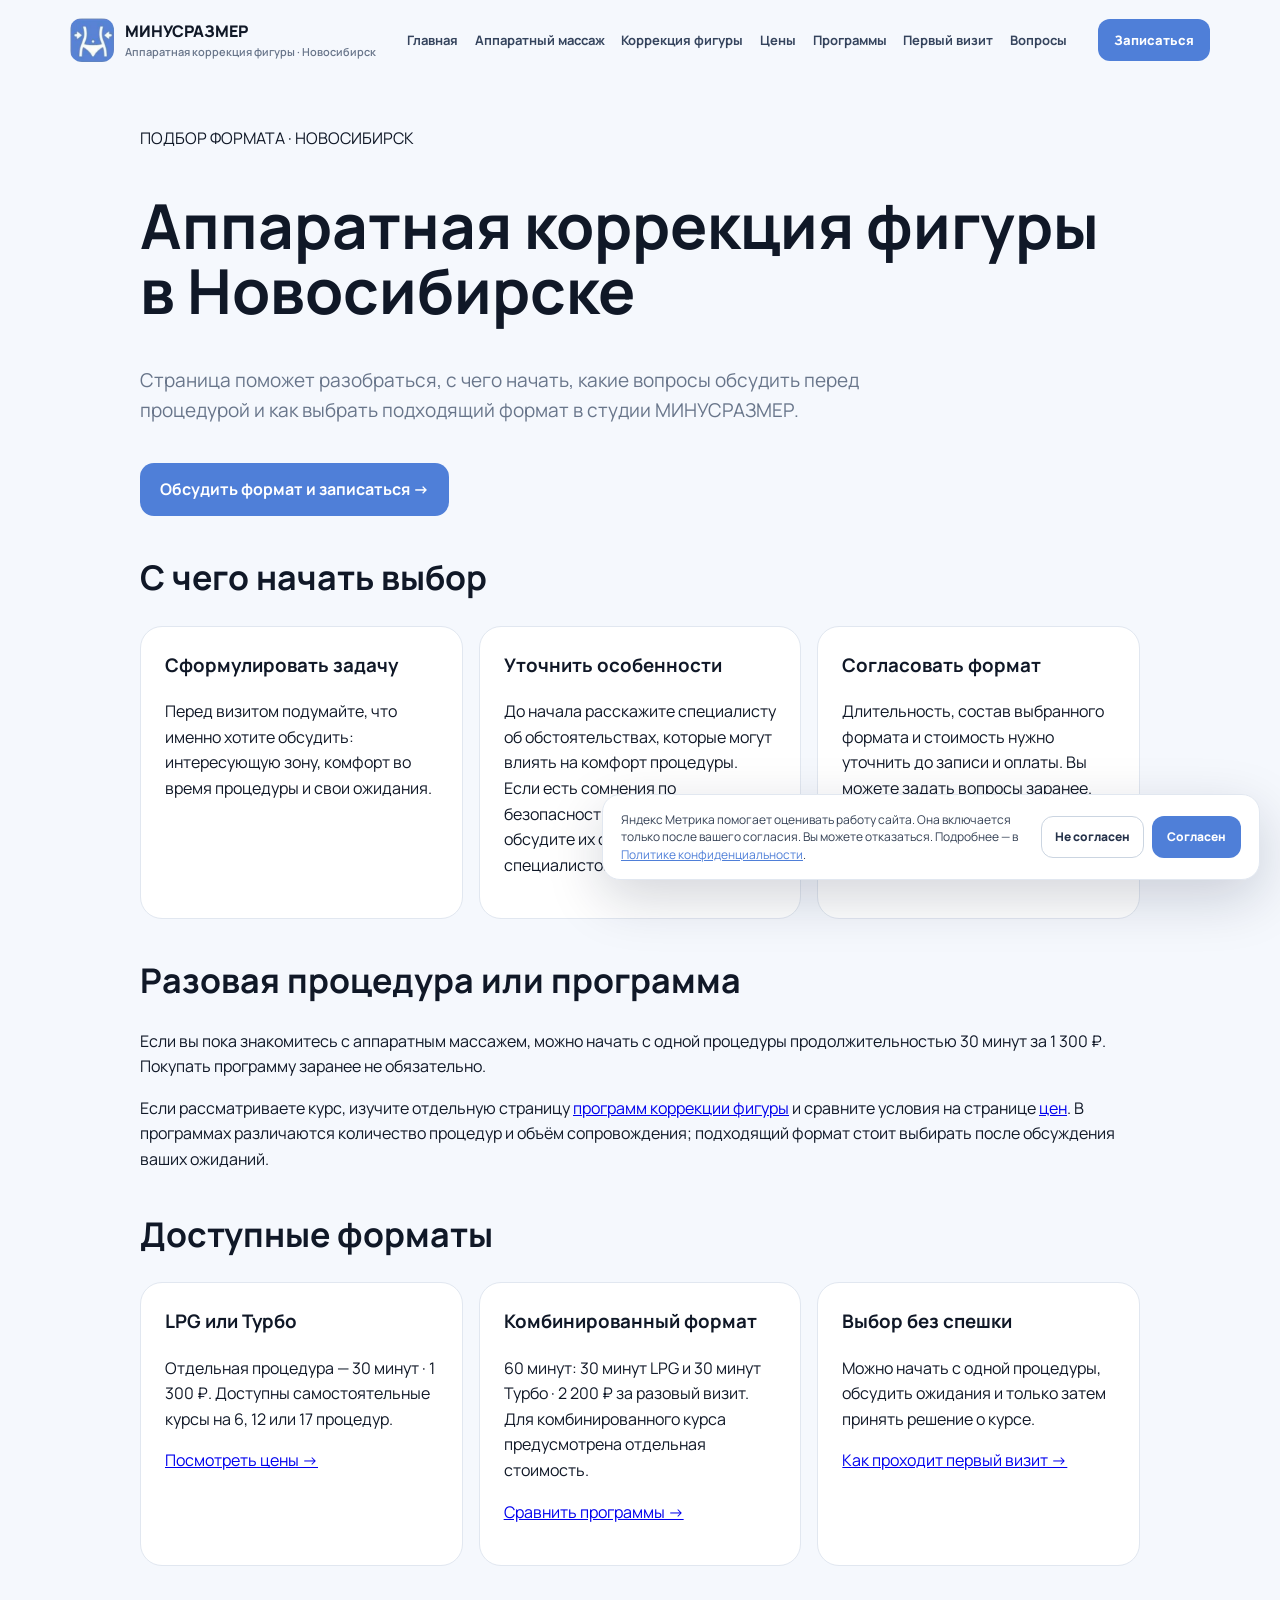
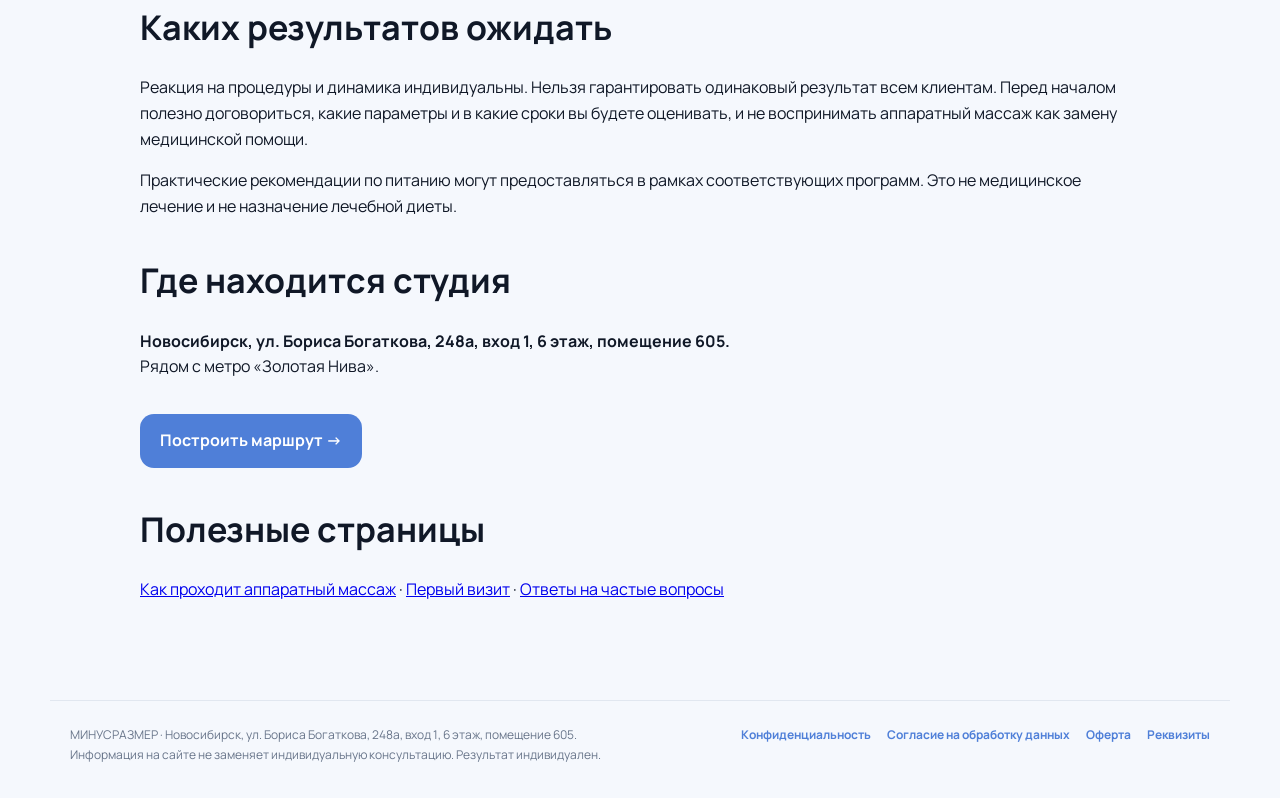
==== commit e7e94961: "feat: add clear procedure choices to figure correction page" ====
--- a/apparatnaya-korrekciya-figury.html
+++ b/apparatnaya-korrekciya-figury.html
@@ -69,4 +69,4 @@
   ]
 }
 </script>
-<link rel="preconnect" href="https://fonts.googleapis.com"><link rel="preconnect" href="https://fonts.gstatic.com" crossorigin><link href="https://fonts.googleapis.com/css2?family=Manrope:wght@400;500;600;700;800&display=swap" rel="stylesheet"><link rel="stylesheet" href="/assets/page-shell.css"></head><body><header class="site-header"><a class="site-brand" href="/"><img src="/logo.png" alt="" width="44" height="44" decoding="async"><span>МИНУСРАЗМЕР<small>Аппаратная коррекция фигуры · Новосибирск</small></span></a><nav class="site-nav" aria-label="Основная навигация"><a href="/">Главная</a><a href="/apparatnyy-massazh.html">Аппаратный массаж</a><a href="/apparatnaya-korrekciya-figury.html">Коррекция фигуры</a><a href="/ceny.html">Цены</a><a href="/programmy.html">Программы</a><a href="/pervyy-vizit.html">Первый визит</a><a href="/faq.html">Вопросы</a></nav><a class="site-book" href="https://dikidi.ru/#widget=214517" data-track="booking_dikidi">Записаться</a></header><main class="w"><p>ПОДБОР ФОРМАТА · НОВОСИБИРСК</p><h1>Аппаратная коррекция фигуры в Новосибирске</h1><p class="lead">Страница поможет разобраться, с чего начать, какие вопросы обсудить перед процедурой и как выбрать подходящий формат в студии МИНУСРАЗМЕР.</p><a class="btn" href="https://dikidi.ru/#widget=214517" data-track="booking_figure_correction">Обсудить формат и записаться →</a><section class="section"><h2>С чего начать выбор</h2><div class="grid"><div class="card"><h3>Сформулировать задачу</h3><p>Перед визитом подумайте, что именно хотите обсудить: интересующую зону, комфорт во время процедуры и свои ожидания.</p></div><div class="card"><h3>Уточнить особенности</h3><p>До начала расскажите специалисту об обстоятельствах, которые могут влиять на комфорт процедуры. Если есть сомнения по безопасности, предварительно обсудите их с медицинским специалистом.</p></div><div class="card"><h3>Согласовать формат</h3><p>Длительность, состав выбранного формата и стоимость нужно уточнить до записи и оплаты. Вы можете задать вопросы заранее.</p></div></div></section><section class="section"><h2>Разовая процедура или программа</h2><p>Если вы пока знакомитесь с аппаратным массажем, можно начать с одной процедуры продолжительностью 30 минут за 1 300 ₽. Покупать программу заранее не обязательно.</p><p>Если рассматриваете курс, изучите отдельную страницу <a href="/programmy.html">программ коррекции фигуры</a> и сравните условия на странице <a href="/ceny.html">цен</a>. В программах различаются количество процедур и объём сопровождения; подходящий формат стоит выбирать после обсуждения ваших ожиданий.</p></section><section class="section"><h2>Каких результатов ожидать</h2><p>Реакция на процедуры и динамика индивидуальны. Нельзя гарантировать одинаковый результат всем клиентам. Перед началом полезно договориться, какие параметры и в какие сроки вы будете оценивать, и не воспринимать аппаратный массаж как замену медицинской помощи.</p><p>Практические рекомендации по питанию могут предоставляться в рамках соответствующих программ. Это не медицинское лечение и не назначение лечебной диеты.</p></section><section class="section"><h2>Где находится студия</h2><p><strong>Новосибирск, ул. Бориса Богаткова, 248а, вход 1, 6 этаж, помещение 605.</strong><br>Рядом с метро «Золотая Нива».</p><p><a class="btn" href="https://yandex.ru/maps/?rtext=~55.037088,82.978411&rtt=auto">Построить маршрут →</a></p></section><section class="section"><h2>Полезные страницы</h2><p><a href="/apparatnyy-massazh.html">Как проходит аппаратный массаж</a> · <a href="/pervyy-vizit.html">Первый визит</a> · <a href="/faq.html">Ответы на частые вопросы</a></p></section></main><footer class="site-footer"><p>МИНУСРАЗМЕР · Новосибирск, ул. Бориса Богаткова, 248а, вход 1, 6 этаж, помещение 605.<br>Информация на сайте не заменяет индивидуальную консультацию. Результат индивидуален.</p><nav aria-label="Юридическая информация"><a href="/privacy.html">Конфиденциальность</a><a href="/consent.html">Согласие на обработку данных</a><a href="/offer.html">Оферта</a><a href="/requisites.html">Реквизиты</a></nav></footer><script src="/analytics.js" defer></script></body></html>+<link rel="preconnect" href="https://fonts.googleapis.com"><link rel="preconnect" href="https://fonts.gstatic.com" crossorigin><link href="https://fonts.googleapis.com/css2?family=Manrope:wght@400;500;600;700;800&display=swap" rel="stylesheet"><link rel="stylesheet" href="/assets/page-shell.css"></head><body><header class="site-header"><a class="site-brand" href="/"><img src="/logo.png" alt="" width="44" height="44" decoding="async"><span>МИНУСРАЗМЕР<small>Аппаратная коррекция фигуры · Новосибирск</small></span></a><nav class="site-nav" aria-label="Основная навигация"><a href="/">Главная</a><a href="/apparatnyy-massazh.html">Аппаратный массаж</a><a href="/apparatnaya-korrekciya-figury.html">Коррекция фигуры</a><a href="/ceny.html">Цены</a><a href="/programmy.html">Программы</a><a href="/pervyy-vizit.html">Первый визит</a><a href="/faq.html">Вопросы</a></nav><a class="site-book" href="https://dikidi.ru/#widget=214517" data-track="booking_dikidi">Записаться</a></header><main class="w"><p>ПОДБОР ФОРМАТА · НОВОСИБИРСК</p><h1>Аппаратная коррекция фигуры в Новосибирске</h1><p class="lead">Страница поможет разобраться, с чего начать, какие вопросы обсудить перед процедурой и как выбрать подходящий формат в студии МИНУСРАЗМЕР.</p><a class="btn" href="https://dikidi.ru/#widget=214517" data-track="booking_figure_correction">Обсудить формат и записаться →</a><section class="section"><h2>С чего начать выбор</h2><div class="grid"><div class="card"><h3>Сформулировать задачу</h3><p>Перед визитом подумайте, что именно хотите обсудить: интересующую зону, комфорт во время процедуры и свои ожидания.</p></div><div class="card"><h3>Уточнить особенности</h3><p>До начала расскажите специалисту об обстоятельствах, которые могут влиять на комфорт процедуры. Если есть сомнения по безопасности, предварительно обсудите их с медицинским специалистом.</p></div><div class="card"><h3>Согласовать формат</h3><p>Длительность, состав выбранного формата и стоимость нужно уточнить до записи и оплаты. Вы можете задать вопросы заранее.</p></div></div></section><section class="section"><h2>Разовая процедура или программа</h2><p>Если вы пока знакомитесь с аппаратным массажем, можно начать с одной процедуры продолжительностью 30 минут за 1 300 ₽. Покупать программу заранее не обязательно.</p><p>Если рассматриваете курс, изучите отдельную страницу <a href="/programmy.html">программ коррекции фигуры</a> и сравните условия на странице <a href="/ceny.html">цен</a>. В программах различаются количество процедур и объём сопровождения; подходящий формат стоит выбирать после обсуждения ваших ожиданий.</p></section><section class="section"><h2>Доступные форматы</h2><div class="grid"><div class="card"><h3>LPG или Турбо</h3><p>Отдельная процедура — 30 минут · 1 300 ₽. Доступны самостоятельные курсы на 6, 12 или 17 процедур.</p><p><a href="/ceny.html">Посмотреть цены →</a></p></div><div class="card"><h3>Комбинированный формат</h3><p>60 минут: 30 минут LPG и 30 минут Турбо · 2 200 ₽ за разовый визит. Для комбинированного курса предусмотрена отдельная стоимость.</p><p><a href="/programmy.html">Сравнить программы →</a></p></div><div class="card"><h3>Выбор без спешки</h3><p>Можно начать с одной процедуры, обсудить ожидания и только затем принять решение о курсе.</p><p><a href="/pervyy-vizit.html">Как проходит первый визит →</a></p></div></div></section><section class="section"><h2>Каких результатов ожидать</h2><p>Реакция на процедуры и динамика индивидуальны. Нельзя гарантировать одинаковый результат всем клиентам. Перед началом полезно договориться, какие параметры и в какие сроки вы будете оценивать, и не воспринимать аппаратный массаж как замену медицинской помощи.</p><p>Практические рекомендации по питанию могут предоставляться в рамках соответствующих программ. Это не медицинское лечение и не назначение лечебной диеты.</p></section><section class="section"><h2>Где находится студия</h2><p><strong>Новосибирск, ул. Бориса Богаткова, 248а, вход 1, 6 этаж, помещение 605.</strong><br>Рядом с метро «Золотая Нива».</p><p><a class="btn" href="https://yandex.ru/maps/?rtext=~55.037088,82.978411&rtt=auto">Построить маршрут →</a></p></section><section class="section"><h2>Полезные страницы</h2><p><a href="/apparatnyy-massazh.html">Как проходит аппаратный массаж</a> · <a href="/pervyy-vizit.html">Первый визит</a> · <a href="/faq.html">Ответы на частые вопросы</a></p></section></main><footer class="site-footer"><p>МИНУСРАЗМЕР · Новосибирск, ул. Бориса Богаткова, 248а, вход 1, 6 этаж, помещение 605.<br>Информация на сайте не заменяет индивидуальную консультацию. Результат индивидуален.</p><nav aria-label="Юридическая информация"><a href="/privacy.html">Конфиденциальность</a><a href="/consent.html">Согласие на обработку данных</a><a href="/offer.html">Оферта</a><a href="/requisites.html">Реквизиты</a></nav></footer><script src="/analytics.js" defer></script></body></html>
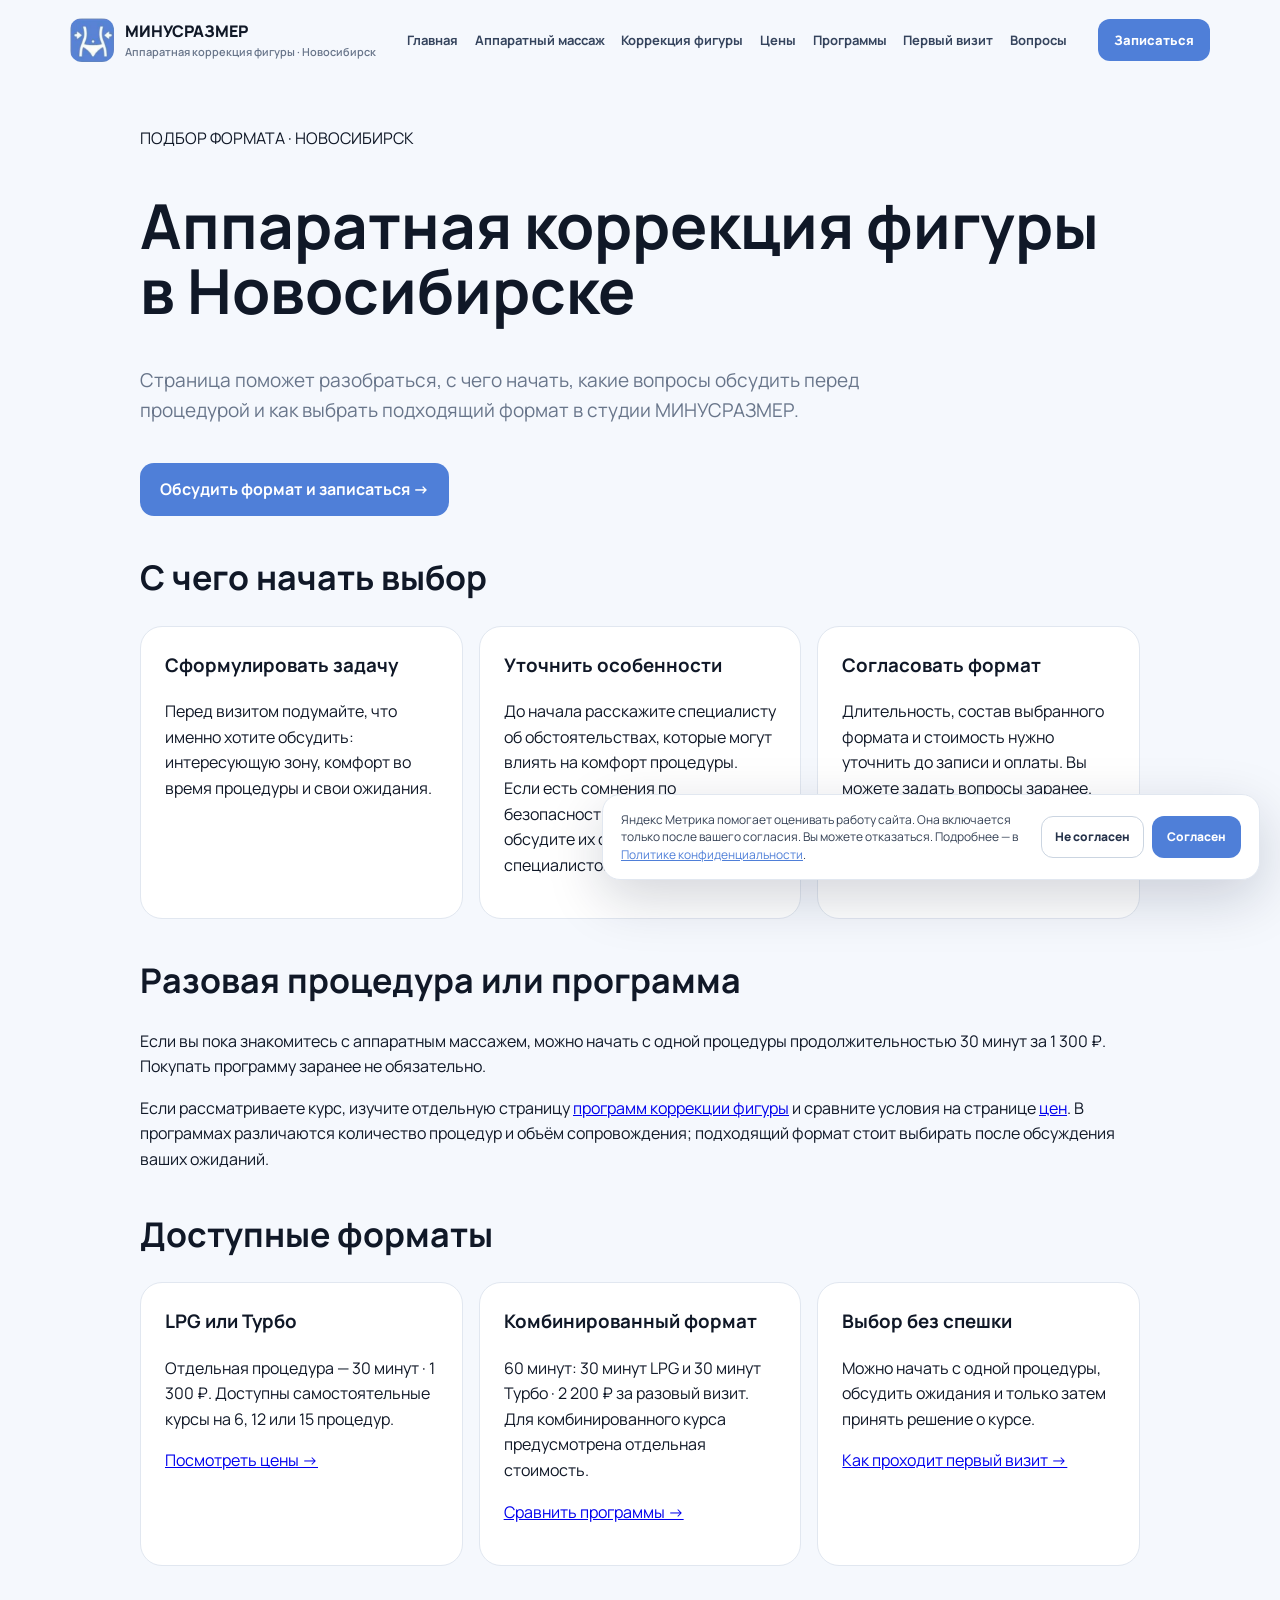
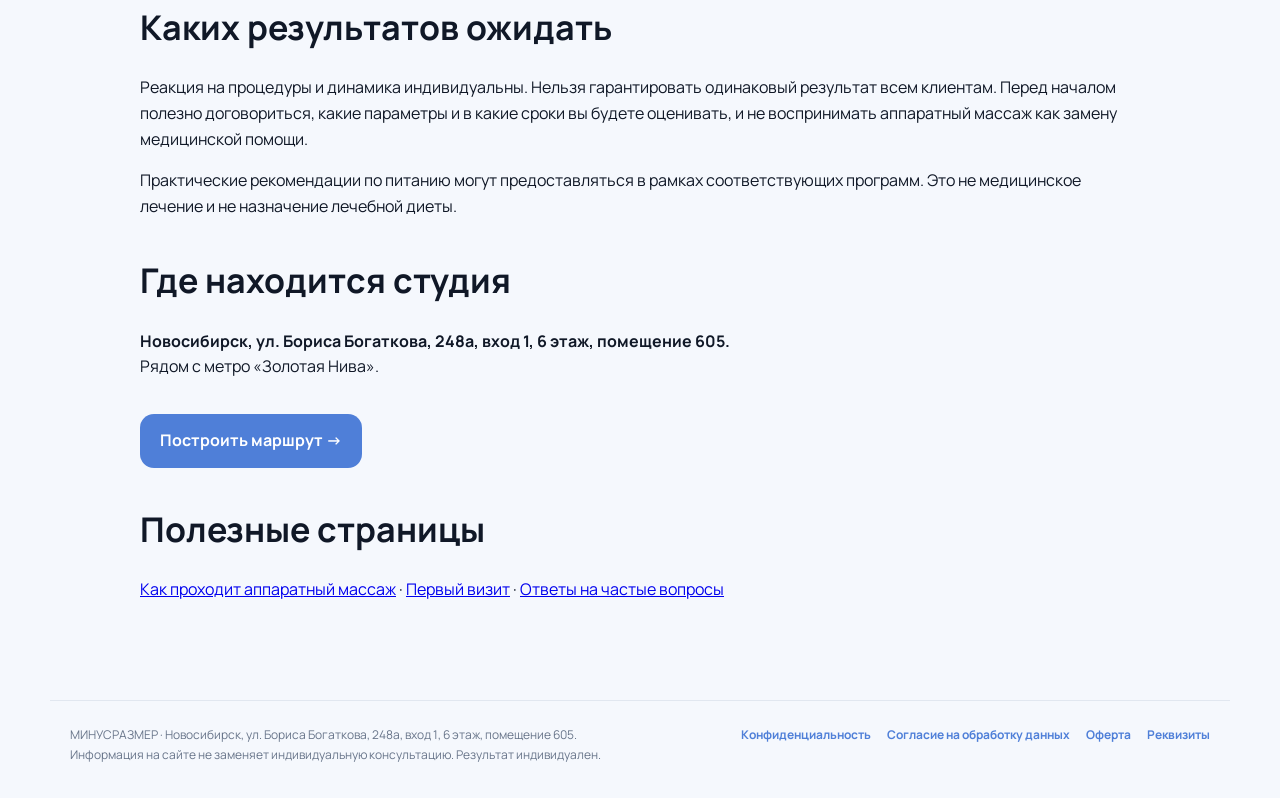
==== commit df544589: "Update course counts and prices to 6, 12, and 15" ====
--- a/apparatnaya-korrekciya-figury.html
+++ b/apparatnaya-korrekciya-figury.html
@@ -8,14 +8,14 @@
 <meta property="og:locale" content="ru_RU">
 <meta property="og:site_name" content="МИНУСРАЗМЕР">
 <meta property="og:title" content="Аппаратная коррекция фигуры в Новосибирске — МИНУСРАЗМЕР">
-<meta property="og:description" content="Аппаратная коррекция фигуры в Новосибирске: аппаратный массаж, разовая процедура 30 минут и программы на 6, 12 и 17 процедур.">
+<meta property="og:description" content="Аппаратная коррекция фигуры в Новосибирске: аппаратный массаж, разовая процедура 30 минут и программы на 6, 12 и 15 процедур.">
 <meta property="og:url" content="https://xn--80akfctdeyeev.xn--p1ai/apparatnaya-korrekciya-figury.html">
 <meta property="og:image" content="https://xn--80akfctdeyeev.xn--p1ai/assets/hero-visual.png">
 <meta name="twitter:card" content="summary_large_image">
 <meta name="twitter:title" content="Аппаратная коррекция фигуры в Новосибирске — МИНУСРАЗМЕР">
-<meta name="twitter:description" content="Аппаратная коррекция фигуры в Новосибирске: аппаратный массаж, разовая процедура 30 минут и программы на 6, 12 и 17 процедур.">
+<meta name="twitter:description" content="Аппаратная коррекция фигуры в Новосибирске: аппаратный массаж, разовая процедура 30 минут и программы на 6, 12 и 15 процедур.">
 <meta name="twitter:image" content="https://xn--80akfctdeyeev.xn--p1ai/assets/hero-visual.png">
-<title>Аппаратная коррекция фигуры в Новосибирске — МИНУСРАЗМЕР</title><meta name="description" content="Аппаратная коррекция фигуры в Новосибирске: аппаратный массаж, разовая процедура 30 минут и программы на 6, 12 и 17 процедур."><style>body{margin:0;background:#f5f8fd;color:#101827;font-family:Arial,sans-serif;line-height:1.6}.w{max-width:1000px;margin:auto;padding:30px 20px}h1{font-size:clamp(38px,6vw,62px);line-height:1.05}h2{font-size:34px}.lead{font-size:19px;color:#68758a;max-width:760px}.grid{display:grid;grid-template-columns:repeat(3,1fr);gap:16px}.card{background:#fff;border:1px solid #e1e7f0;border-radius:22px;padding:24px}.btn{display:inline-block;margin-top:18px;padding:14px 20px;background:#4f7fd8;color:#fff;text-decoration:none;border-radius:14px;font-weight:700}@media(max-width:700px){.grid{grid-template-columns:1fr}}</style>
+<title>Аппаратная коррекция фигуры в Новосибирске — МИНУСРАЗМЕР</title><meta name="description" content="Аппаратная коррекция фигуры в Новосибирске: аппаратный массаж, разовая процедура 30 минут и программы на 6, 12 и 15 процедур."><style>body{margin:0;background:#f5f8fd;color:#101827;font-family:Arial,sans-serif;line-height:1.6}.w{max-width:1000px;margin:auto;padding:30px 20px}h1{font-size:clamp(38px,6vw,62px);line-height:1.05}h2{font-size:34px}.lead{font-size:19px;color:#68758a;max-width:760px}.grid{display:grid;grid-template-columns:repeat(3,1fr);gap:16px}.card{background:#fff;border:1px solid #e1e7f0;border-radius:22px;padding:24px}.btn{display:inline-block;margin-top:18px;padding:14px 20px;background:#4f7fd8;color:#fff;text-decoration:none;border-radius:14px;font-weight:700}@media(max-width:700px){.grid{grid-template-columns:1fr}}</style>
 <script type="application/ld+json">
 {
   "@context": "https://schema.org",
@@ -69,4 +69,4 @@
   ]
 }
 </script>
-<link rel="preconnect" href="https://fonts.googleapis.com"><link rel="preconnect" href="https://fonts.gstatic.com" crossorigin><link href="https://fonts.googleapis.com/css2?family=Manrope:wght@400;500;600;700;800&display=swap" rel="stylesheet"><link rel="stylesheet" href="/assets/page-shell.css"></head><body><header class="site-header"><a class="site-brand" href="/"><img src="/logo.png" alt="" width="44" height="44" decoding="async"><span>МИНУСРАЗМЕР<small>Аппаратная коррекция фигуры · Новосибирск</small></span></a><nav class="site-nav" aria-label="Основная навигация"><a href="/">Главная</a><a href="/apparatnyy-massazh.html">Аппаратный массаж</a><a href="/apparatnaya-korrekciya-figury.html">Коррекция фигуры</a><a href="/ceny.html">Цены</a><a href="/programmy.html">Программы</a><a href="/pervyy-vizit.html">Первый визит</a><a href="/faq.html">Вопросы</a></nav><a class="site-book" href="https://dikidi.ru/#widget=214517" data-track="booking_dikidi">Записаться</a></header><main class="w"><p>ПОДБОР ФОРМАТА · НОВОСИБИРСК</p><h1>Аппаратная коррекция фигуры в Новосибирске</h1><p class="lead">Страница поможет разобраться, с чего начать, какие вопросы обсудить перед процедурой и как выбрать подходящий формат в студии МИНУСРАЗМЕР.</p><a class="btn" href="https://dikidi.ru/#widget=214517" data-track="booking_figure_correction">Обсудить формат и записаться →</a><section class="section"><h2>С чего начать выбор</h2><div class="grid"><div class="card"><h3>Сформулировать задачу</h3><p>Перед визитом подумайте, что именно хотите обсудить: интересующую зону, комфорт во время процедуры и свои ожидания.</p></div><div class="card"><h3>Уточнить особенности</h3><p>До начала расскажите специалисту об обстоятельствах, которые могут влиять на комфорт процедуры. Если есть сомнения по безопасности, предварительно обсудите их с медицинским специалистом.</p></div><div class="card"><h3>Согласовать формат</h3><p>Длительность, состав выбранного формата и стоимость нужно уточнить до записи и оплаты. Вы можете задать вопросы заранее.</p></div></div></section><section class="section"><h2>Разовая процедура или программа</h2><p>Если вы пока знакомитесь с аппаратным массажем, можно начать с одной процедуры продолжительностью 30 минут за 1 300 ₽. Покупать программу заранее не обязательно.</p><p>Если рассматриваете курс, изучите отдельную страницу <a href="/programmy.html">программ коррекции фигуры</a> и сравните условия на странице <a href="/ceny.html">цен</a>. В программах различаются количество процедур и объём сопровождения; подходящий формат стоит выбирать после обсуждения ваших ожиданий.</p></section><section class="section"><h2>Доступные форматы</h2><div class="grid"><div class="card"><h3>LPG или Турбо</h3><p>Отдельная процедура — 30 минут · 1 300 ₽. Доступны самостоятельные курсы на 6, 12 или 17 процедур.</p><p><a href="/ceny.html">Посмотреть цены →</a></p></div><div class="card"><h3>Комбинированный формат</h3><p>60 минут: 30 минут LPG и 30 минут Турбо · 2 200 ₽ за разовый визит. Для комбинированного курса предусмотрена отдельная стоимость.</p><p><a href="/programmy.html">Сравнить программы →</a></p></div><div class="card"><h3>Выбор без спешки</h3><p>Можно начать с одной процедуры, обсудить ожидания и только затем принять решение о курсе.</p><p><a href="/pervyy-vizit.html">Как проходит первый визит →</a></p></div></div></section><section class="section"><h2>Каких результатов ожидать</h2><p>Реакция на процедуры и динамика индивидуальны. Нельзя гарантировать одинаковый результат всем клиентам. Перед началом полезно договориться, какие параметры и в какие сроки вы будете оценивать, и не воспринимать аппаратный массаж как замену медицинской помощи.</p><p>Практические рекомендации по питанию могут предоставляться в рамках соответствующих программ. Это не медицинское лечение и не назначение лечебной диеты.</p></section><section class="section"><h2>Где находится студия</h2><p><strong>Новосибирск, ул. Бориса Богаткова, 248а, вход 1, 6 этаж, помещение 605.</strong><br>Рядом с метро «Золотая Нива».</p><p><a class="btn" href="https://yandex.ru/maps/?rtext=~55.037088,82.978411&rtt=auto">Построить маршрут →</a></p></section><section class="section"><h2>Полезные страницы</h2><p><a href="/apparatnyy-massazh.html">Как проходит аппаратный массаж</a> · <a href="/pervyy-vizit.html">Первый визит</a> · <a href="/faq.html">Ответы на частые вопросы</a></p></section></main><footer class="site-footer"><p>МИНУСРАЗМЕР · Новосибирск, ул. Бориса Богаткова, 248а, вход 1, 6 этаж, помещение 605.<br>Информация на сайте не заменяет индивидуальную консультацию. Результат индивидуален.</p><nav aria-label="Юридическая информация"><a href="/privacy.html">Конфиденциальность</a><a href="/consent.html">Согласие на обработку данных</a><a href="/offer.html">Оферта</a><a href="/requisites.html">Реквизиты</a></nav></footer><script src="/analytics.js" defer></script></body></html>+<link rel="preconnect" href="https://fonts.googleapis.com"><link rel="preconnect" href="https://fonts.gstatic.com" crossorigin><link href="https://fonts.googleapis.com/css2?family=Manrope:wght@400;500;600;700;800&display=swap" rel="stylesheet"><link rel="stylesheet" href="/assets/page-shell.css"></head><body><header class="site-header"><a class="site-brand" href="/"><img src="/logo.png" alt="" width="44" height="44" decoding="async"><span>МИНУСРАЗМЕР<small>Аппаратная коррекция фигуры · Новосибирск</small></span></a><nav class="site-nav" aria-label="Основная навигация"><a href="/">Главная</a><a href="/apparatnyy-massazh.html">Аппаратный массаж</a><a href="/apparatnaya-korrekciya-figury.html">Коррекция фигуры</a><a href="/ceny.html">Цены</a><a href="/programmy.html">Программы</a><a href="/pervyy-vizit.html">Первый визит</a><a href="/faq.html">Вопросы</a></nav><a class="site-book" href="https://dikidi.ru/#widget=214517" data-track="booking_dikidi">Записаться</a></header><main class="w"><p>ПОДБОР ФОРМАТА · НОВОСИБИРСК</p><h1>Аппаратная коррекция фигуры в Новосибирске</h1><p class="lead">Страница поможет разобраться, с чего начать, какие вопросы обсудить перед процедурой и как выбрать подходящий формат в студии МИНУСРАЗМЕР.</p><a class="btn" href="https://dikidi.ru/#widget=214517" data-track="booking_figure_correction">Обсудить формат и записаться →</a><section class="section"><h2>С чего начать выбор</h2><div class="grid"><div class="card"><h3>Сформулировать задачу</h3><p>Перед визитом подумайте, что именно хотите обсудить: интересующую зону, комфорт во время процедуры и свои ожидания.</p></div><div class="card"><h3>Уточнить особенности</h3><p>До начала расскажите специалисту об обстоятельствах, которые могут влиять на комфорт процедуры. Если есть сомнения по безопасности, предварительно обсудите их с медицинским специалистом.</p></div><div class="card"><h3>Согласовать формат</h3><p>Длительность, состав выбранного формата и стоимость нужно уточнить до записи и оплаты. Вы можете задать вопросы заранее.</p></div></div></section><section class="section"><h2>Разовая процедура или программа</h2><p>Если вы пока знакомитесь с аппаратным массажем, можно начать с одной процедуры продолжительностью 30 минут за 1 300 ₽. Покупать программу заранее не обязательно.</p><p>Если рассматриваете курс, изучите отдельную страницу <a href="/programmy.html">программ коррекции фигуры</a> и сравните условия на странице <a href="/ceny.html">цен</a>. В программах различаются количество процедур и объём сопровождения; подходящий формат стоит выбирать после обсуждения ваших ожиданий.</p></section><section class="section"><h2>Доступные форматы</h2><div class="grid"><div class="card"><h3>LPG или Турбо</h3><p>Отдельная процедура — 30 минут · 1 300 ₽. Доступны самостоятельные курсы на 6, 12 или 15 процедур.</p><p><a href="/ceny.html">Посмотреть цены →</a></p></div><div class="card"><h3>Комбинированный формат</h3><p>60 минут: 30 минут LPG и 30 минут Турбо · 2 200 ₽ за разовый визит. Для комбинированного курса предусмотрена отдельная стоимость.</p><p><a href="/programmy.html">Сравнить программы →</a></p></div><div class="card"><h3>Выбор без спешки</h3><p>Можно начать с одной процедуры, обсудить ожидания и только затем принять решение о курсе.</p><p><a href="/pervyy-vizit.html">Как проходит первый визит →</a></p></div></div></section><section class="section"><h2>Каких результатов ожидать</h2><p>Реакция на процедуры и динамика индивидуальны. Нельзя гарантировать одинаковый результат всем клиентам. Перед началом полезно договориться, какие параметры и в какие сроки вы будете оценивать, и не воспринимать аппаратный массаж как замену медицинской помощи.</p><p>Практические рекомендации по питанию могут предоставляться в рамках соответствующих программ. Это не медицинское лечение и не назначение лечебной диеты.</p></section><section class="section"><h2>Где находится студия</h2><p><strong>Новосибирск, ул. Бориса Богаткова, 248а, вход 1, 6 этаж, помещение 605.</strong><br>Рядом с метро «Золотая Нива».</p><p><a class="btn" href="https://yandex.ru/maps/?rtext=~55.037088,82.978411&rtt=auto">Построить маршрут →</a></p></section><section class="section"><h2>Полезные страницы</h2><p><a href="/apparatnyy-massazh.html">Как проходит аппаратный массаж</a> · <a href="/pervyy-vizit.html">Первый визит</a> · <a href="/faq.html">Ответы на частые вопросы</a></p></section></main><footer class="site-footer"><p>МИНУСРАЗМЕР · Новосибирск, ул. Бориса Богаткова, 248а, вход 1, 6 этаж, помещение 605.<br>Информация на сайте не заменяет индивидуальную консультацию. Результат индивидуален.</p><nav aria-label="Юридическая информация"><a href="/privacy.html">Конфиденциальность</a><a href="/consent.html">Согласие на обработку данных</a><a href="/offer.html">Оферта</a><a href="/requisites.html">Реквизиты</a></nav></footer><script src="/analytics.js" defer></script></body></html>
